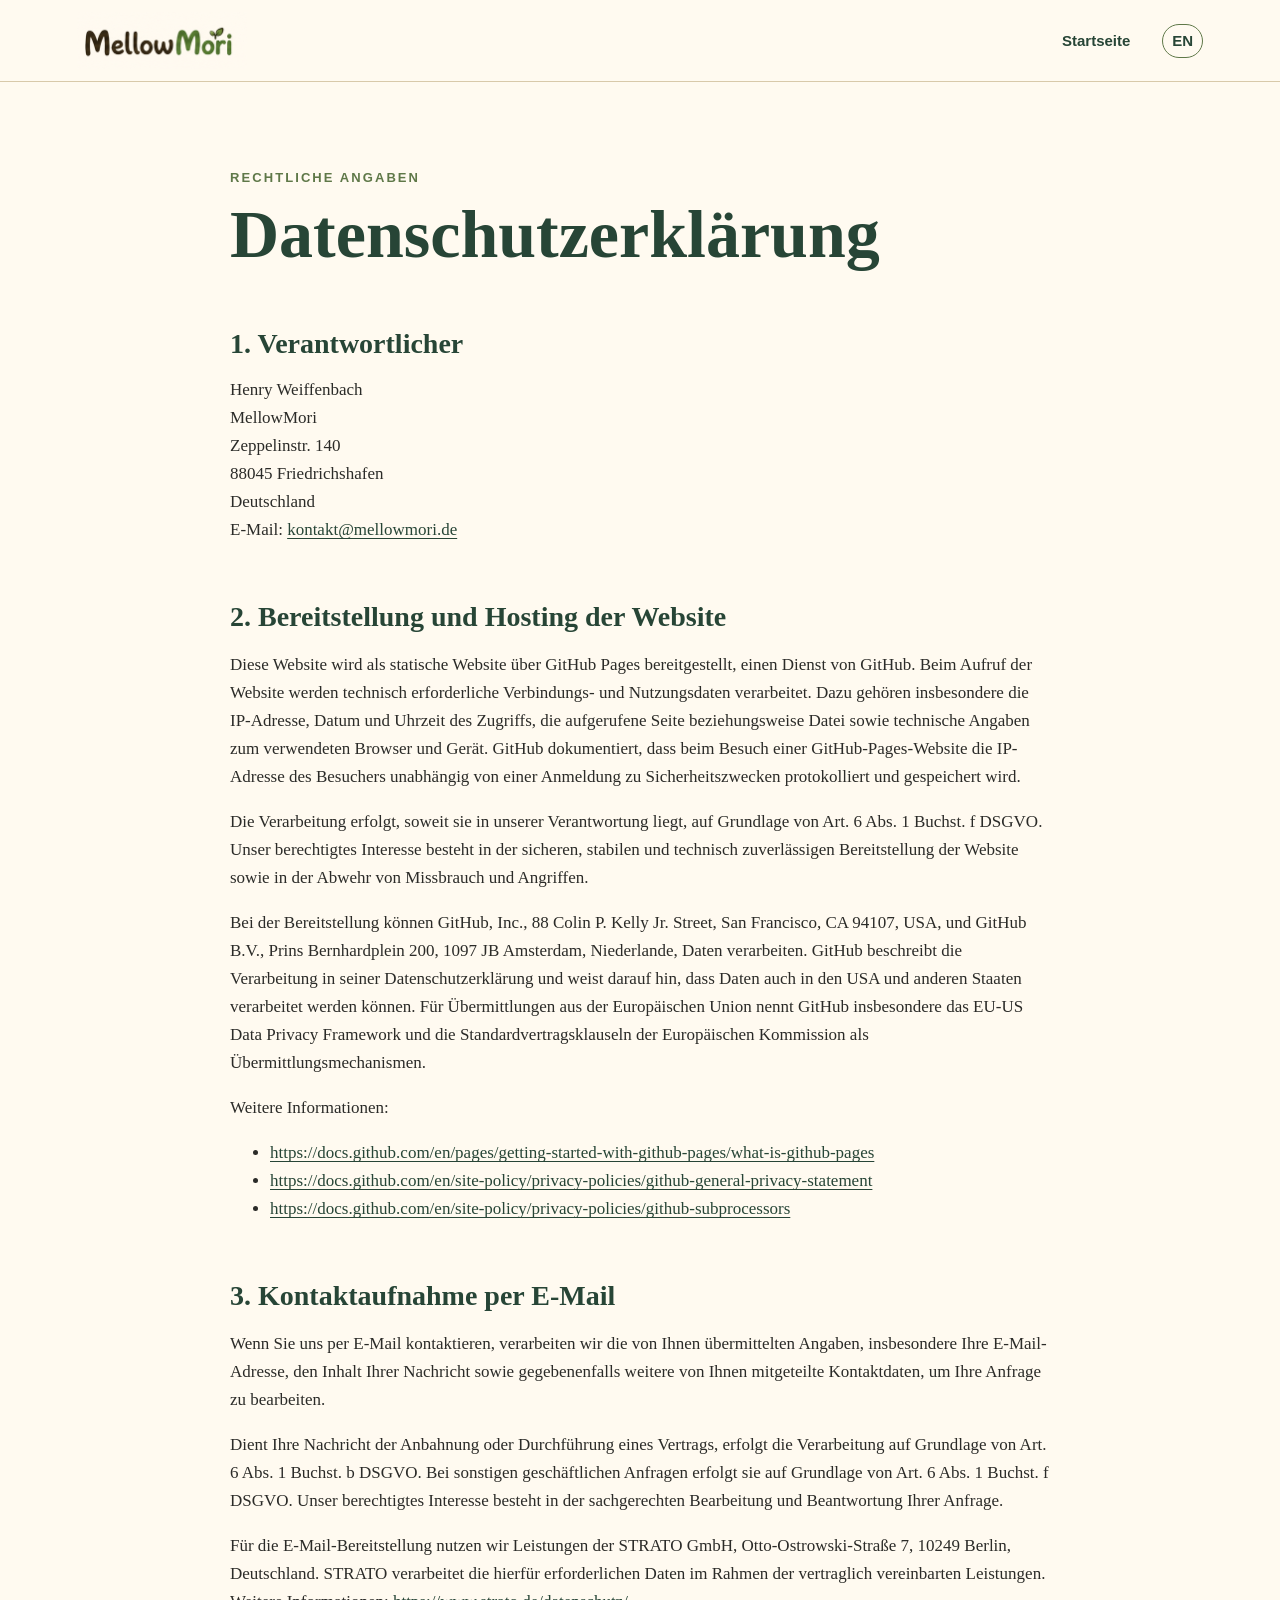
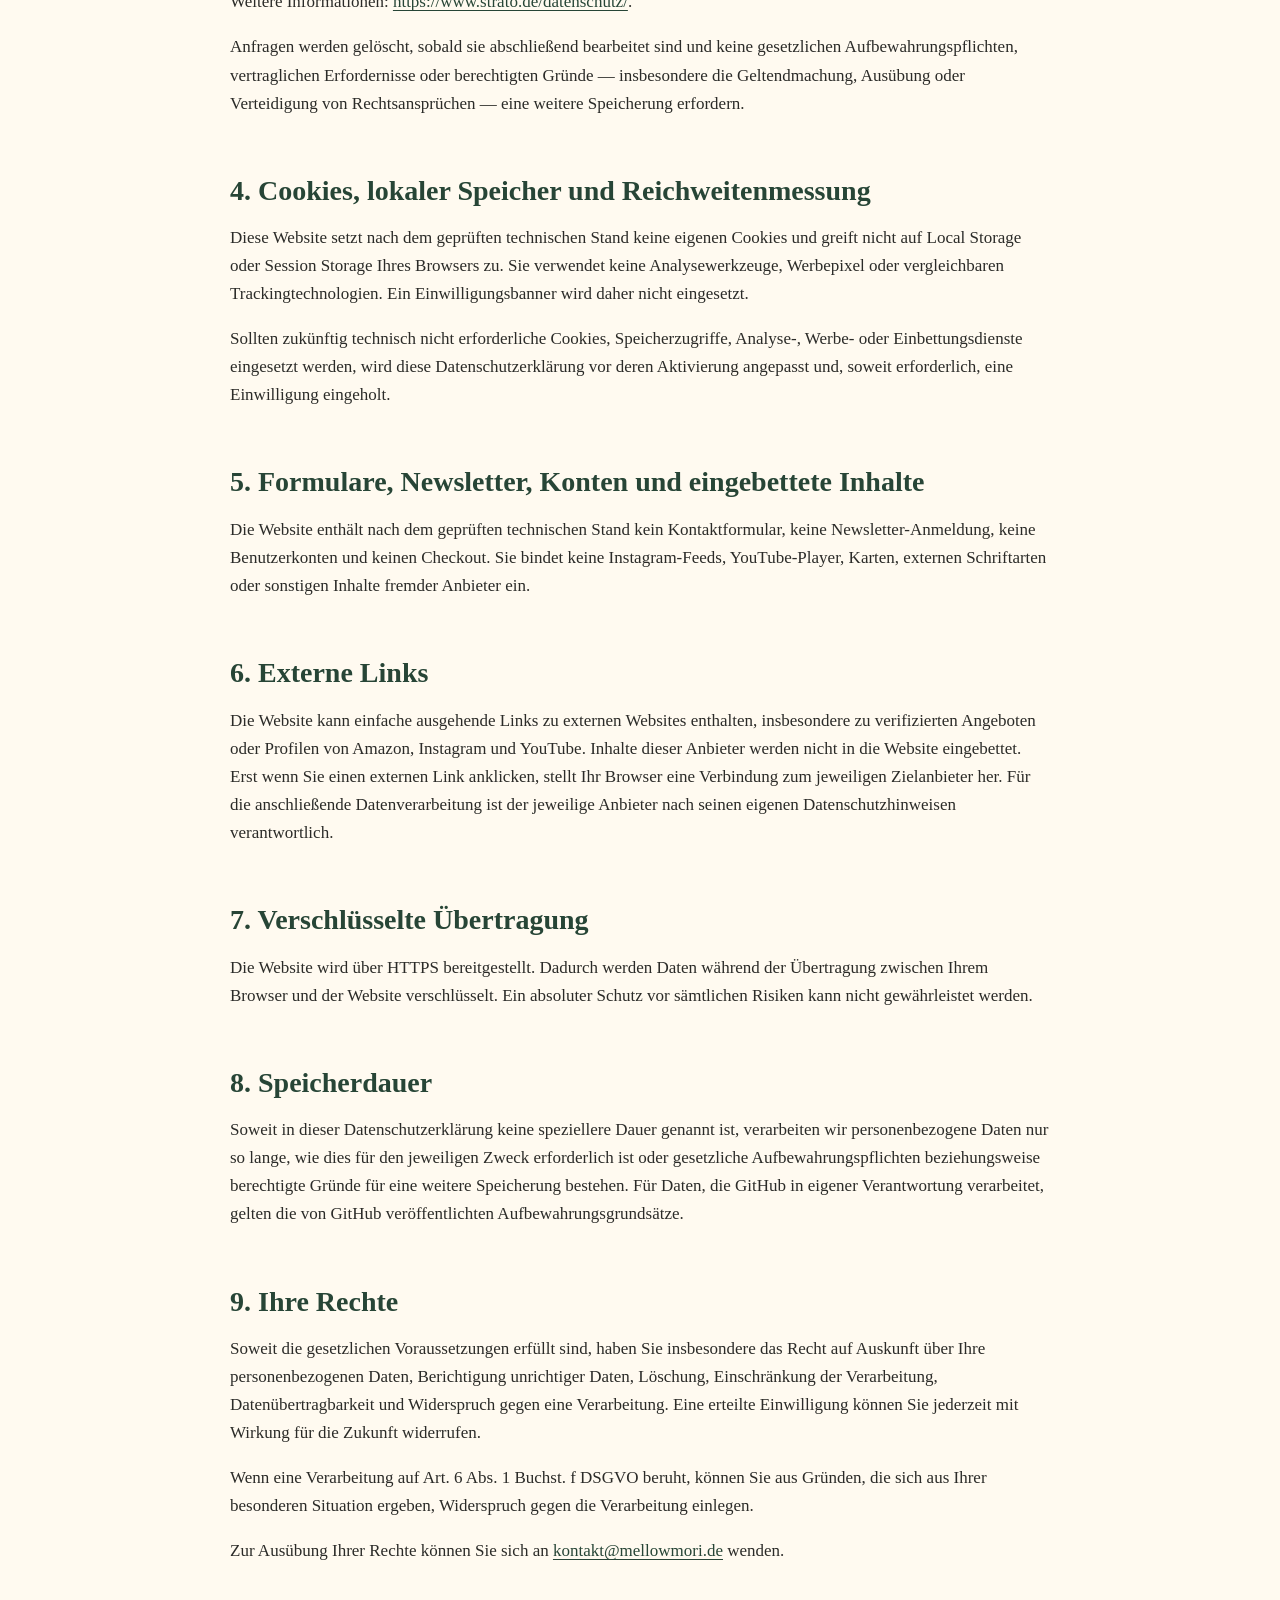
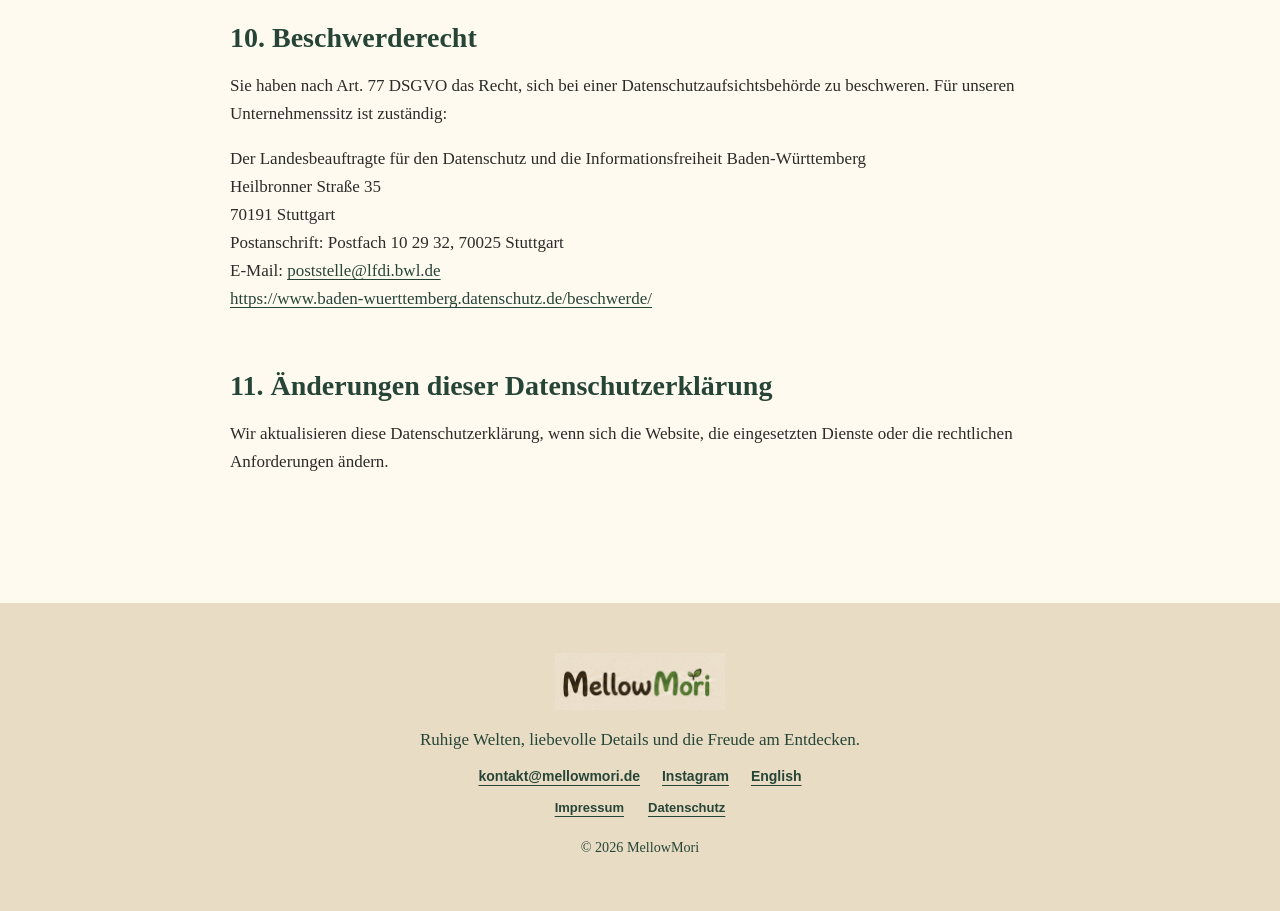
==== datenschutz/index.html @ ea2d38d3 "Prepare MellowMori website for deployment gate" ====
<!doctype html>
<html lang="de">
<head>
  <meta charset="utf-8"><meta name="viewport" content="width=device-width, initial-scale=1"><meta name="description" content="Datenschutzerklärung der MellowMori-Website."><meta name="theme-color" content="#274536">
  <meta property="og:type" content="website"><meta property="og:site_name" content="MellowMori"><meta property="og:title" content="Datenschutzerklärung – MellowMori"><meta property="og:description" content="Datenschutzerklärung der MellowMori-Website."><meta property="og:url" content="https://mellowmori.de/datenschutz/">
  <link rel="canonical" href="https://mellowmori.de/datenschutz/"><link rel="alternate" hreflang="de" href="https://mellowmori.de/datenschutz/"><link rel="alternate" hreflang="en" href="https://mellowmori.de/en/privacy/"><link rel="alternate" hreflang="x-default" href="https://mellowmori.de/datenschutz/">
  <link rel="icon" type="image/png" sizes="32x32" href="../assets/favicon-32x32.png"><title>Datenschutzerklärung – MellowMori</title><link rel="stylesheet" href="../styles.css">
</head>
<body class="legal-page">
  <a class="skip-link" href="#main">Zum Inhalt springen</a>
  <header class="site-header"><a class="brand" href="../" aria-label="Zur MellowMori Startseite"><img src="../assets/mellowmori-wordmark.png" width="342" height="115" alt="MellowMori"></a><nav aria-label="Seitennavigation"><a href="../">Startseite</a><a class="language" href="../en/privacy/" lang="en" hreflang="en">EN</a></nav></header>
  <main id="main" class="legal-shell" data-legal-source-sha256="7C22A583EE2B0088DE680BB7D9CF65D6BFCE972D4E7DE40D058420C6BDFB186A">
    <p class="eyebrow">Rechtliche Angaben</p><h1>Datenschutzerklärung</h1>
    <h2>1. Verantwortlicher</h2><address>Henry Weiffenbach<br>MellowMori<br>Zeppelinstr. 140<br>88045 Friedrichshafen<br>Deutschland<br>E-Mail: <a href="mailto:kontakt@mellowmori.de">kontakt@mellowmori.de</a></address>
    <h2>2. Bereitstellung und Hosting der Website</h2>
    <p>Diese Website wird als statische Website über GitHub Pages bereitgestellt, einen Dienst von GitHub. Beim Aufruf der Website werden technisch erforderliche Verbindungs- und Nutzungsdaten verarbeitet. Dazu gehören insbesondere die IP-Adresse, Datum und Uhrzeit des Zugriffs, die aufgerufene Seite beziehungsweise Datei sowie technische Angaben zum verwendeten Browser und Gerät. GitHub dokumentiert, dass beim Besuch einer GitHub-Pages-Website die IP-Adresse des Besuchers unabhängig von einer Anmeldung zu Sicherheitszwecken protokolliert und gespeichert wird.</p>
    <p>Die Verarbeitung erfolgt, soweit sie in unserer Verantwortung liegt, auf Grundlage von Art. 6 Abs. 1 Buchst. f DSGVO. Unser berechtigtes Interesse besteht in der sicheren, stabilen und technisch zuverlässigen Bereitstellung der Website sowie in der Abwehr von Missbrauch und Angriffen.</p>
    <p>Bei der Bereitstellung können GitHub, Inc., 88 Colin P. Kelly Jr. Street, San Francisco, CA 94107, USA, und GitHub B.V., Prins Bernhardplein 200, 1097 JB Amsterdam, Niederlande, Daten verarbeiten. GitHub beschreibt die Verarbeitung in seiner Datenschutzerklärung und weist darauf hin, dass Daten auch in den USA und anderen Staaten verarbeitet werden können. Für Übermittlungen aus der Europäischen Union nennt GitHub insbesondere das EU-US Data Privacy Framework und die Standardvertragsklauseln der Europäischen Kommission als Übermittlungsmechanismen.</p>
    <p>Weitere Informationen:</p><ul><li><a href="https://docs.github.com/en/pages/getting-started-with-github-pages/what-is-github-pages">https://docs.github.com/en/pages/getting-started-with-github-pages/what-is-github-pages</a></li><li><a href="https://docs.github.com/en/site-policy/privacy-policies/github-general-privacy-statement">https://docs.github.com/en/site-policy/privacy-policies/github-general-privacy-statement</a></li><li><a href="https://docs.github.com/en/site-policy/privacy-policies/github-subprocessors">https://docs.github.com/en/site-policy/privacy-policies/github-subprocessors</a></li></ul>
    <h2>3. Kontaktaufnahme per E-Mail</h2>
    <p>Wenn Sie uns per E-Mail kontaktieren, verarbeiten wir die von Ihnen übermittelten Angaben, insbesondere Ihre E-Mail-Adresse, den Inhalt Ihrer Nachricht sowie gegebenenfalls weitere von Ihnen mitgeteilte Kontaktdaten, um Ihre Anfrage zu bearbeiten.</p>
    <p>Dient Ihre Nachricht der Anbahnung oder Durchführung eines Vertrags, erfolgt die Verarbeitung auf Grundlage von Art. 6 Abs. 1 Buchst. b DSGVO. Bei sonstigen geschäftlichen Anfragen erfolgt sie auf Grundlage von Art. 6 Abs. 1 Buchst. f DSGVO. Unser berechtigtes Interesse besteht in der sachgerechten Bearbeitung und Beantwortung Ihrer Anfrage.</p>
    <p>Für die E-Mail-Bereitstellung nutzen wir Leistungen der STRATO GmbH, Otto-Ostrowski-Straße 7, 10249 Berlin, Deutschland. STRATO verarbeitet die hierfür erforderlichen Daten im Rahmen der vertraglich vereinbarten Leistungen. Weitere Informationen: <a href="https://www.strato.de/datenschutz/">https://www.strato.de/datenschutz/</a>.</p>
    <p>Anfragen werden gelöscht, sobald sie abschließend bearbeitet sind und keine gesetzlichen Aufbewahrungspflichten, vertraglichen Erfordernisse oder berechtigten Gründe — insbesondere die Geltendmachung, Ausübung oder Verteidigung von Rechtsansprüchen — eine weitere Speicherung erfordern.</p>
    <h2>4. Cookies, lokaler Speicher und Reichweitenmessung</h2><p>Diese Website setzt nach dem geprüften technischen Stand keine eigenen Cookies und greift nicht auf Local Storage oder Session Storage Ihres Browsers zu. Sie verwendet keine Analysewerkzeuge, Werbepixel oder vergleichbaren Trackingtechnologien. Ein Einwilligungsbanner wird daher nicht eingesetzt.</p><p>Sollten zukünftig technisch nicht erforderliche Cookies, Speicherzugriffe, Analyse-, Werbe- oder Einbettungsdienste eingesetzt werden, wird diese Datenschutzerklärung vor deren Aktivierung angepasst und, soweit erforderlich, eine Einwilligung eingeholt.</p>
    <h2>5. Formulare, Newsletter, Konten und eingebettete Inhalte</h2><p>Die Website enthält nach dem geprüften technischen Stand kein Kontaktformular, keine Newsletter-Anmeldung, keine Benutzerkonten und keinen Checkout. Sie bindet keine Instagram-Feeds, YouTube-Player, Karten, externen Schriftarten oder sonstigen Inhalte fremder Anbieter ein.</p>
    <h2>6. Externe Links</h2><p>Die Website kann einfache ausgehende Links zu externen Websites enthalten, insbesondere zu verifizierten Angeboten oder Profilen von Amazon, Instagram und YouTube. Inhalte dieser Anbieter werden nicht in die Website eingebettet. Erst wenn Sie einen externen Link anklicken, stellt Ihr Browser eine Verbindung zum jeweiligen Zielanbieter her. Für die anschließende Datenverarbeitung ist der jeweilige Anbieter nach seinen eigenen Datenschutzhinweisen verantwortlich.</p>
    <h2>7. Verschlüsselte Übertragung</h2><p>Die Website wird über HTTPS bereitgestellt. Dadurch werden Daten während der Übertragung zwischen Ihrem Browser und der Website verschlüsselt. Ein absoluter Schutz vor sämtlichen Risiken kann nicht gewährleistet werden.</p>
    <h2>8. Speicherdauer</h2><p>Soweit in dieser Datenschutzerklärung keine speziellere Dauer genannt ist, verarbeiten wir personenbezogene Daten nur so lange, wie dies für den jeweiligen Zweck erforderlich ist oder gesetzliche Aufbewahrungspflichten beziehungsweise berechtigte Gründe für eine weitere Speicherung bestehen. Für Daten, die GitHub in eigener Verantwortung verarbeitet, gelten die von GitHub veröffentlichten Aufbewahrungsgrundsätze.</p>
    <h2>9. Ihre Rechte</h2><p>Soweit die gesetzlichen Voraussetzungen erfüllt sind, haben Sie insbesondere das Recht auf Auskunft über Ihre personenbezogenen Daten, Berichtigung unrichtiger Daten, Löschung, Einschränkung der Verarbeitung, Datenübertragbarkeit und Widerspruch gegen eine Verarbeitung. Eine erteilte Einwilligung können Sie jederzeit mit Wirkung für die Zukunft widerrufen.</p><p>Wenn eine Verarbeitung auf Art. 6 Abs. 1 Buchst. f DSGVO beruht, können Sie aus Gründen, die sich aus Ihrer besonderen Situation ergeben, Widerspruch gegen die Verarbeitung einlegen.</p><p>Zur Ausübung Ihrer Rechte können Sie sich an <a href="mailto:kontakt@mellowmori.de">kontakt@mellowmori.de</a> wenden.</p>
    <h2>10. Beschwerderecht</h2><p>Sie haben nach Art. 77 DSGVO das Recht, sich bei einer Datenschutzaufsichtsbehörde zu beschweren. Für unseren Unternehmenssitz ist zuständig:</p><address>Der Landesbeauftragte für den Datenschutz und die Informationsfreiheit Baden-Württemberg<br>Heilbronner Straße 35<br>70191 Stuttgart<br>Postanschrift: Postfach 10 29 32, 70025 Stuttgart<br>E-Mail: <a href="mailto:poststelle@lfdi.bwl.de">poststelle@lfdi.bwl.de</a><br><a href="https://www.baden-wuerttemberg.datenschutz.de/beschwerde/">https://www.baden-wuerttemberg.datenschutz.de/beschwerde/</a></address>
    <h2>11. Änderungen dieser Datenschutzerklärung</h2><p>Wir aktualisieren diese Datenschutzerklärung, wenn sich die Website, die eingesetzten Dienste oder die rechtlichen Anforderungen ändern.</p>
  </main>
  <footer><img src="../assets/mellowmori-wordmark.png" width="342" height="115" alt="MellowMori"><p>Ruhige Welten, liebevolle Details und die Freude am Entdecken.</p><p class="footer-links"><a href="mailto:kontakt@mellowmori.de">kontakt@mellowmori.de</a><a href="https://www.instagram.com/mellowmori.world/" rel="me">Instagram</a><a href="../en/privacy/" lang="en" hreflang="en">English</a></p><div class="legal-slots"><a href="../impressum/">Impressum</a><a aria-current="page" href="./">Datenschutz</a></div><small>&copy; 2026 MellowMori</small></footer>
</body></html>
---- styles.css ----
:root { --cream:#f3e8d2; --paper:#fffaf0; --forest:#274536; --moss:#5f7848; --gold:#d7ad55; --ink:#2b2b28; --line:#d8c9aa; }
* { box-sizing:border-box; }
html { scroll-behavior:smooth; }
body { margin:0; max-width:100vw; overflow-x:hidden; background:var(--paper); color:var(--ink); font:17px/1.65 Georgia,serif; }
img { max-width:100%; height:auto; display:block; }
a:focus-visible { outline:3px solid var(--gold); outline-offset:4px; }
.skip-link { position:fixed; top:8px; left:8px; z-index:20; padding:10px 14px; background:var(--forest); color:#fff; transform:translateY(-160%); }
.skip-link:focus { transform:none; }
.site-header { min-height:82px; padding:12px clamp(20px,6vw,90px); display:flex; align-items:center; justify-content:space-between; gap:28px; background:rgba(255,250,240,.96); border-bottom:1px solid var(--line); position:sticky; top:0; z-index:5; }
.brand { flex:0 0 auto; }
.brand img, footer img { width:170px; }
.site-header nav { display:flex; align-items:center; justify-content:flex-end; gap:clamp(14px,2.4vw,28px); flex-wrap:wrap; }
.site-header a { color:var(--forest); text-decoration:none; font:600 15px/1.2 Arial,sans-serif; }
.site-header nav>a:not(.language) { padding:11px 4px; }
.site-header nav a:hover { text-decoration:underline; text-underline-offset:5px; }
.site-header .language { padding:7px 9px; border:1px solid var(--moss); border-radius:999px; }
.hero { min-height:670px; padding:80px clamp(24px,8vw,130px); display:grid; grid-template-columns:1.2fr .8fr; align-items:center; gap:60px; background:radial-gradient(circle at 75% 30%,#fff9e9 0,transparent 35%),linear-gradient(145deg,var(--cream),#fbf4e5); }
.hero-copy { max-width:800px; }
.hero h1 { margin:.15em 0 .35em; color:var(--forest); font-size:clamp(48px,6vw,84px); line-height:1.02; letter-spacing:-.035em; }
.hero-copy>p:not(.eyebrow) { max-width:650px; font-size:20px; }
.hero-art { justify-self:center; display:grid; place-items:center; width:min(100%,340px); aspect-ratio:4/5; padding:30px; border:1px solid var(--line); border-radius:50% 48% 52% 46%; background:#fff9e9; box-shadow:0 24px 70px rgba(39,69,54,.12); }
.hero-art img { width:min(100%,254px); margin:auto; }
.eyebrow, .edition { margin:0; color:var(--moss); font:700 13px/1.2 Arial,sans-serif; letter-spacing:.16em; text-transform:uppercase; }
.button, .unavailable, .secondary-link { display:inline-block; margin-top:18px; padding:14px 22px; border-radius:999px; font:700 14px/1.2 Arial,sans-serif; }
.button { background:var(--forest); color:#fff; text-decoration:none; }
.button:hover { background:#1d362a; }
.nature, .coming-soon, .about, .product-lines, .social { padding:88px clamp(24px,12vw,190px); text-align:center; }
.nature h2, .coming-soon h2, .about h2, .product-lines>h2, .section-heading h2, .social h2 { margin:.25em 0; color:var(--forest); font-size:clamp(34px,4vw,56px); line-height:1.1; }
.nature p:last-child, .coming-soon p:last-child, .about p { max-width:800px; margin:20px auto; }
.books { padding:70px clamp(24px,8vw,130px) 100px; display:grid; grid-template-columns:repeat(2,minmax(0,1fr)); gap:34px; background:var(--cream); }
.section-heading { grid-column:1/-1; max-width:820px; margin:0 auto 18px; text-align:center; }
.books>* { min-width:0; }
.section-heading>p:last-child { margin:16px auto 0; }
.book-card { display:grid; grid-template-columns:minmax(160px,42%) 1fr; gap:30px; align-items:center; padding:28px; background:var(--paper); border:1px solid var(--line); border-radius:22px; box-shadow:0 16px 45px rgba(39,69,54,.08); }
.book-card>img { box-shadow:0 10px 24px rgba(43,43,40,.18); }
.book-card h3 { margin:.35em 0; color:var(--forest); font-size:32px; line-height:1.05; }
.book-details { grid-column:1/-1; display:grid; grid-template-columns:minmax(240px,.7fr) minmax(0,1.3fr); gap:40px; align-items:center; margin-top:16px; padding:34px; border-radius:22px; background:#fffdf7; border:1px solid var(--line); }
.book-details h3 { margin:.35em 0; color:var(--forest); font-size:30px; line-height:1.15; }
.book-details ul { padding-left:1.2em; }
.preview-grid { display:grid; grid-template-columns:repeat(3,minmax(0,1fr)); gap:14px; }
.preview-grid img { width:100%; border-radius:14px; box-shadow:0 8px 22px rgba(43,43,40,.14); }
.unavailable { background:#e6dfd0; color:#4e514b; }
.secondary-link { border:2px solid var(--forest); color:var(--forest); text-decoration:none; }
.secondary-link:hover { background:var(--forest); color:#fff; }
.product-lines { background:#fffdf7; }
.line-grid, .social-grid { display:grid; grid-template-columns:repeat(2,minmax(0,1fr)); gap:28px; max-width:1100px; margin:42px auto 0; text-align:left; }
.line-card { display:flex; flex-direction:column; padding:34px; border:1px solid var(--line); border-radius:22px; background:var(--paper); box-shadow:0 12px 35px rgba(39,69,54,.07); }
.line-card .secondary-link, .line-card .unavailable { align-self:flex-start; margin-top:auto; }
.line-card h3, .social-grid h3 { margin:.4em 0; color:var(--forest); font-size:28px; line-height:1.15; }
.coming-soon { background:var(--forest); color:#f8f0df; }
.coming-soon h2, .coming-soon .eyebrow { color:#fff2c4; }
.coming-soon>p:last-child { max-width:760px; margin:18px auto 0; }
.status-pill { display:inline-block; margin:22px 0 6px; padding:8px 13px; border:1px solid rgba(255,242,196,.45); border-radius:999px; color:#fff2c4; font:700 12px/1 Arial,sans-serif; letter-spacing:.12em; text-transform:uppercase; }
.social { background:#fffdf7; }
.social>p:not(.eyebrow) { max-width:760px; margin:18px auto; }
.social-grid article, .social-card { padding:28px; border:1px solid var(--line); border-radius:18px; background:var(--paper); }
.social-card { color:var(--ink); text-decoration:none; transition:transform .18s ease,box-shadow .18s ease; }
.social-card:hover { transform:translateY(-2px); box-shadow:0 12px 30px rgba(39,69,54,.1); }
.social-icon { width:30px; height:30px; fill:none; stroke:var(--forest); stroke-width:1.8; }
.about { background:#fffaf0; }
footer { padding:50px 24px; text-align:center; background:#e8dcc5; color:var(--forest); }
footer img { margin:0 auto 16px; }
footer p { margin:0 0 14px; }
.footer-language, .footer-links a { color:var(--forest); font:700 14px/1.2 Arial,sans-serif; text-underline-offset:4px; }
.footer-links { display:flex; justify-content:center; flex-wrap:wrap; gap:10px 22px; }
.legal-slots { display:flex; justify-content:center; flex-wrap:wrap; gap:10px 24px; margin:0 0 16px; font:600 13px/1.4 Arial,sans-serif; color:#5e665f; }
.legal-slots a { color:var(--forest); text-underline-offset:4px; }
.legal-shell { width:min(820px,calc(100% - 48px)); min-height:62vh; margin:0 auto; padding:88px 0 110px; }
.legal-shell h1 { margin:.2em 0 .6em; color:var(--forest); font-size:clamp(42px,6vw,68px); line-height:1.05; }
.legal-shell h2 { margin:2em 0 .55em; color:var(--forest); font-size:28px; line-height:1.2; }
.legal-shell h1, .legal-shell h2 { overflow-wrap:anywhere; }
.legal-shell h3 { margin:1.7em 0 .4em; color:var(--forest); font-size:21px; line-height:1.25; }
.legal-shell address { font-style:normal; }
.legal-shell a { overflow-wrap:anywhere; color:var(--forest); text-underline-offset:3px; }
.legal-note { padding:18px 20px; border-left:4px solid var(--gold); background:#fff7df; }
.human-input { margin:34px 0; padding:24px 26px; border:2px solid var(--gold); border-radius:18px; background:#fff7df; }
.human-input strong { color:var(--forest); font:800 13px/1.2 Arial,sans-serif; letter-spacing:.1em; }
.human-input p { margin:10px 0 0; }
@media(max-width:820px) {
  .site-header { align-items:flex-start; }
  .site-header nav { max-width:330px; }
  .hero { grid-template-columns:1fr; text-align:center; padding-top:55px; }
  .hero-copy>p:not(.eyebrow) { margin-left:auto; margin-right:auto; }
  .hero-art { width:min(100%,260px); padding:24px; }
  .books { grid-template-columns:1fr; }
  .line-grid, .social-grid { grid-template-columns:1fr; }
  .book-card { grid-template-columns:150px 1fr; }
  .book-details { grid-template-columns:1fr; }
}
@media(max-width:560px) {
  .site-header { position:static; display:block; width:100%; padding-left:12px; padding-right:12px; text-align:center; }
  .brand img { margin:0 auto; }
  .site-header nav { width:100%; justify-content:center; max-width:none; margin-top:12px; gap:10px 12px; }
  .site-header a { font-size:14px; }
  .hero { min-height:auto; width:100%; padding-left:20px; padding-right:20px; overflow:hidden; }
  .hero-copy { min-width:0; width:100%; }
  .hero h1 { font-size:32px; overflow-wrap:anywhere; }
  .hero-copy p { overflow-wrap:anywhere; }
  .book-card { grid-template-columns:1fr; text-align:center; }
  .book-card>img { width:190px; margin:auto; }
  .book-details { padding:24px; text-align:left; }
  .preview-grid { gap:8px; }
  .legal-shell { width:min(100% - 40px,820px); padding:60px 0 80px; }
}
@media(prefers-reduced-motion:reduce) { html { scroll-behavior:auto; } }
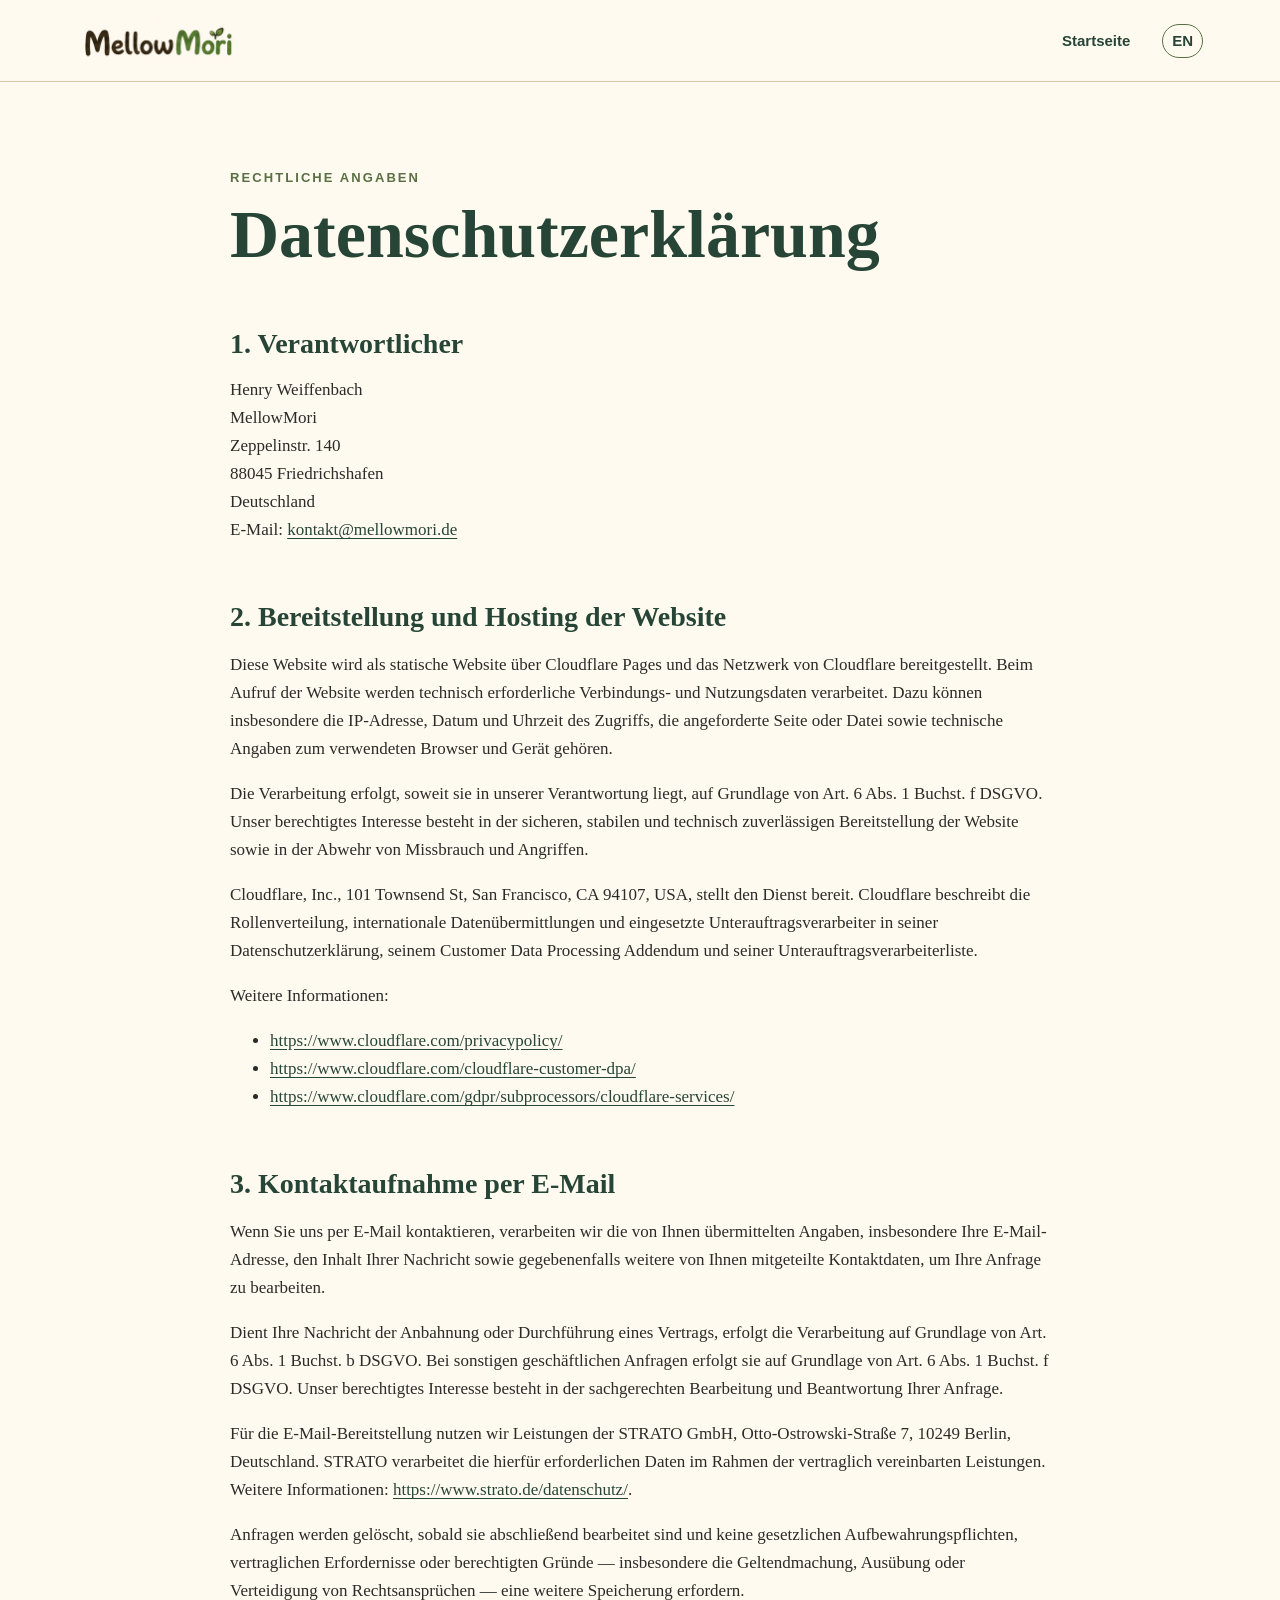
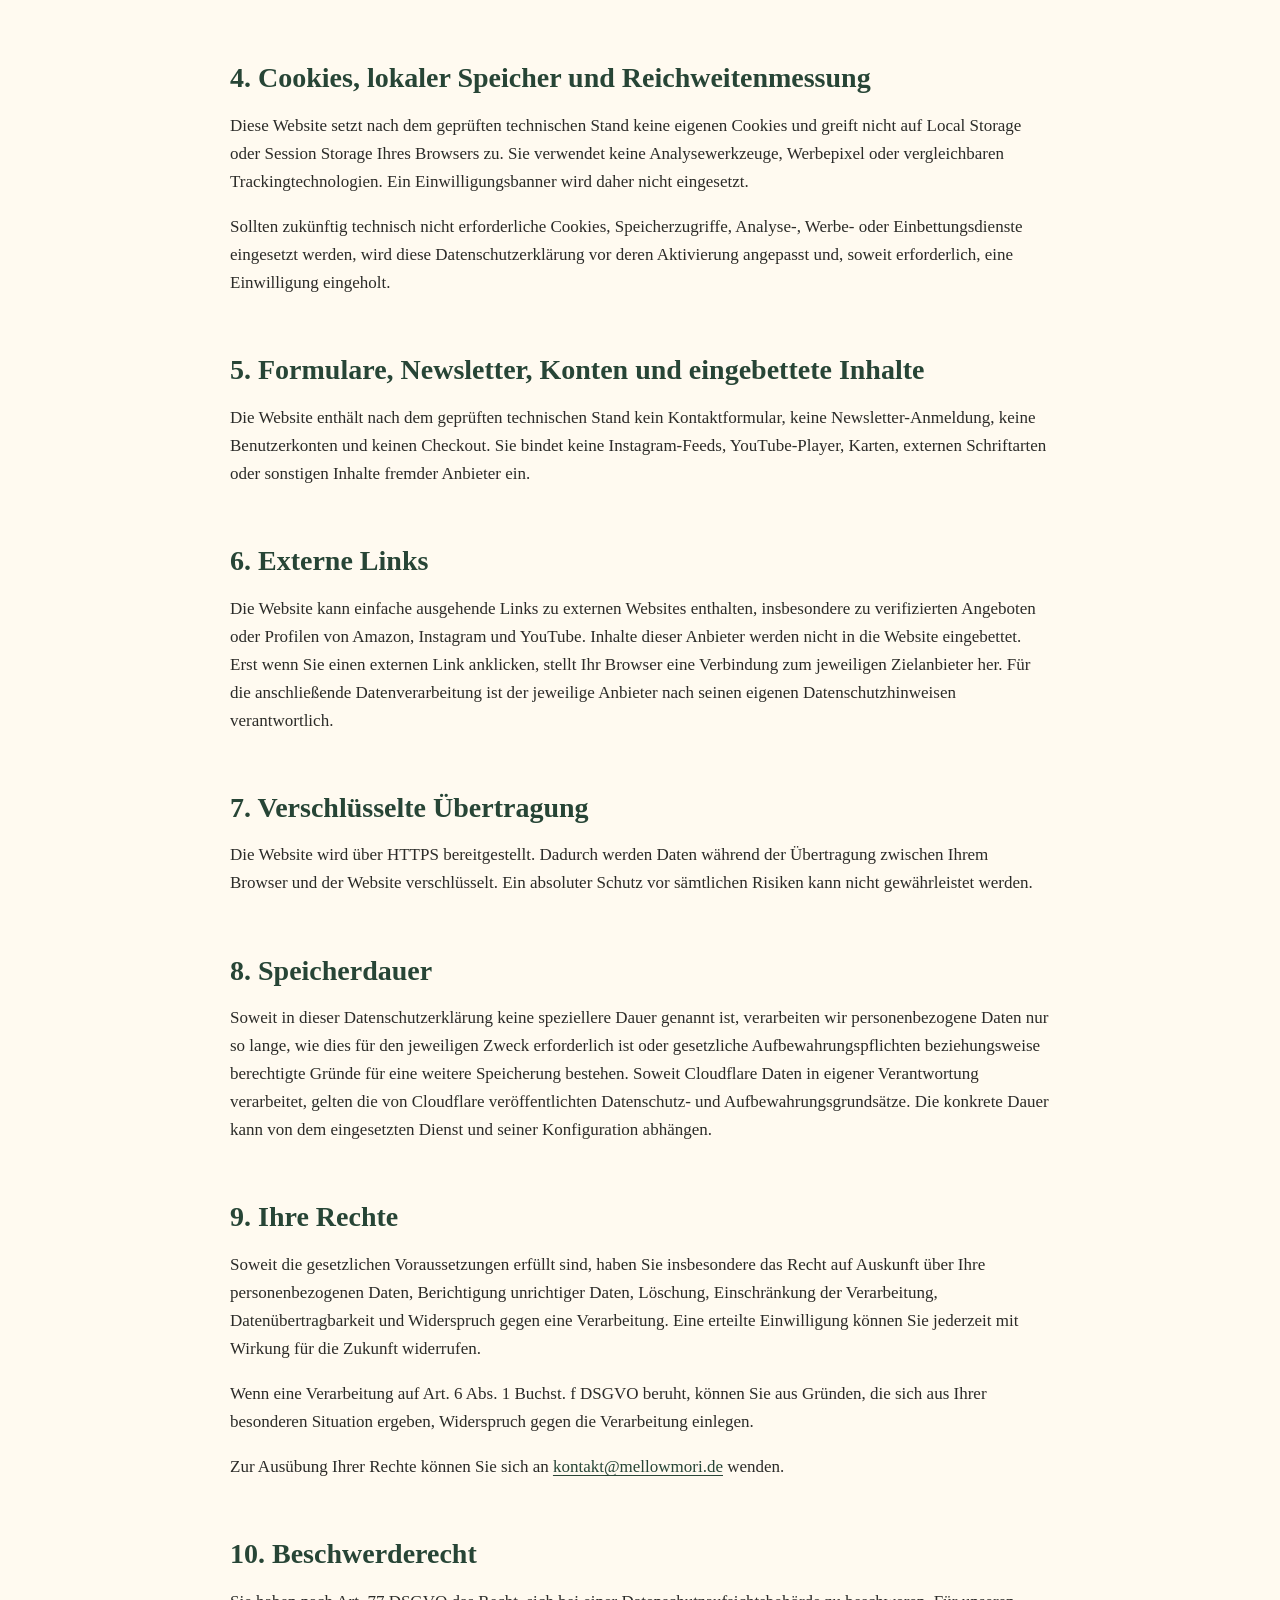
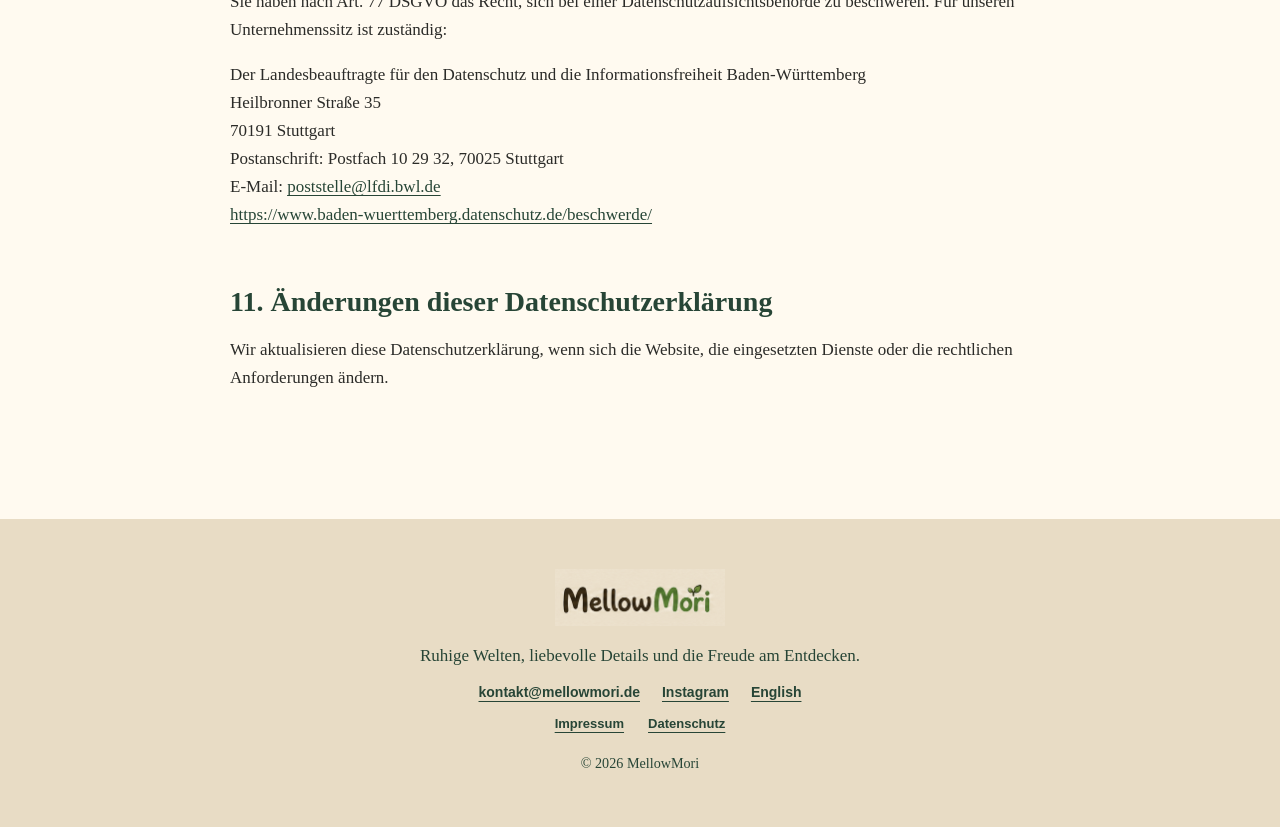
==== commit 3d737186: "Bind privacy notice to Cloudflare Pages provider" ====
--- a/datenschutz/index.html
+++ b/datenschutz/index.html
@@ -9,14 +9,14 @@
 <body class="legal-page">
   <a class="skip-link" href="#main">Zum Inhalt springen</a>
   <header class="site-header"><a class="brand" href="../" aria-label="Zur MellowMori Startseite"><img src="../assets/mellowmori-wordmark.png" width="342" height="115" alt="MellowMori"></a><nav aria-label="Seitennavigation"><a href="../">Startseite</a><a class="language" href="../en/privacy/" lang="en" hreflang="en">EN</a></nav></header>
-  <main id="main" class="legal-shell" data-legal-source-sha256="7C22A583EE2B0088DE680BB7D9CF65D6BFCE972D4E7DE40D058420C6BDFB186A">
+  <main id="main" class="legal-shell" data-legal-source-sha256="7B74824B54502DCA06ADF2A5A07B98BCD58FA8569FEF0E023DF7BE8F15B630D1">
     <p class="eyebrow">Rechtliche Angaben</p><h1>Datenschutzerklärung</h1>
     <h2>1. Verantwortlicher</h2><address>Henry Weiffenbach<br>MellowMori<br>Zeppelinstr. 140<br>88045 Friedrichshafen<br>Deutschland<br>E-Mail: <a href="mailto:kontakt@mellowmori.de">kontakt@mellowmori.de</a></address>
     <h2>2. Bereitstellung und Hosting der Website</h2>
-    <p>Diese Website wird als statische Website über GitHub Pages bereitgestellt, einen Dienst von GitHub. Beim Aufruf der Website werden technisch erforderliche Verbindungs- und Nutzungsdaten verarbeitet. Dazu gehören insbesondere die IP-Adresse, Datum und Uhrzeit des Zugriffs, die aufgerufene Seite beziehungsweise Datei sowie technische Angaben zum verwendeten Browser und Gerät. GitHub dokumentiert, dass beim Besuch einer GitHub-Pages-Website die IP-Adresse des Besuchers unabhängig von einer Anmeldung zu Sicherheitszwecken protokolliert und gespeichert wird.</p>
+    <p>Diese Website wird als statische Website über Cloudflare Pages und das Netzwerk von Cloudflare bereitgestellt. Beim Aufruf der Website werden technisch erforderliche Verbindungs- und Nutzungsdaten verarbeitet. Dazu können insbesondere die IP-Adresse, Datum und Uhrzeit des Zugriffs, die angeforderte Seite oder Datei sowie technische Angaben zum verwendeten Browser und Gerät gehören.</p>
     <p>Die Verarbeitung erfolgt, soweit sie in unserer Verantwortung liegt, auf Grundlage von Art. 6 Abs. 1 Buchst. f DSGVO. Unser berechtigtes Interesse besteht in der sicheren, stabilen und technisch zuverlässigen Bereitstellung der Website sowie in der Abwehr von Missbrauch und Angriffen.</p>
-    <p>Bei der Bereitstellung können GitHub, Inc., 88 Colin P. Kelly Jr. Street, San Francisco, CA 94107, USA, und GitHub B.V., Prins Bernhardplein 200, 1097 JB Amsterdam, Niederlande, Daten verarbeiten. GitHub beschreibt die Verarbeitung in seiner Datenschutzerklärung und weist darauf hin, dass Daten auch in den USA und anderen Staaten verarbeitet werden können. Für Übermittlungen aus der Europäischen Union nennt GitHub insbesondere das EU-US Data Privacy Framework und die Standardvertragsklauseln der Europäischen Kommission als Übermittlungsmechanismen.</p>
-    <p>Weitere Informationen:</p><ul><li><a href="https://docs.github.com/en/pages/getting-started-with-github-pages/what-is-github-pages">https://docs.github.com/en/pages/getting-started-with-github-pages/what-is-github-pages</a></li><li><a href="https://docs.github.com/en/site-policy/privacy-policies/github-general-privacy-statement">https://docs.github.com/en/site-policy/privacy-policies/github-general-privacy-statement</a></li><li><a href="https://docs.github.com/en/site-policy/privacy-policies/github-subprocessors">https://docs.github.com/en/site-policy/privacy-policies/github-subprocessors</a></li></ul>
+    <p>Cloudflare, Inc., 101 Townsend St, San Francisco, CA 94107, USA, stellt den Dienst bereit. Cloudflare beschreibt die Rollenverteilung, internationale Datenübermittlungen und eingesetzte Unterauftragsverarbeiter in seiner Datenschutzerklärung, seinem Customer Data Processing Addendum und seiner Unterauftragsverarbeiterliste.</p>
+    <p>Weitere Informationen:</p><ul><li><a href="https://www.cloudflare.com/privacypolicy/">https://www.cloudflare.com/privacypolicy/</a></li><li><a href="https://www.cloudflare.com/cloudflare-customer-dpa/">https://www.cloudflare.com/cloudflare-customer-dpa/</a></li><li><a href="https://www.cloudflare.com/gdpr/subprocessors/cloudflare-services/">https://www.cloudflare.com/gdpr/subprocessors/cloudflare-services/</a></li></ul>
     <h2>3. Kontaktaufnahme per E-Mail</h2>
     <p>Wenn Sie uns per E-Mail kontaktieren, verarbeiten wir die von Ihnen übermittelten Angaben, insbesondere Ihre E-Mail-Adresse, den Inhalt Ihrer Nachricht sowie gegebenenfalls weitere von Ihnen mitgeteilte Kontaktdaten, um Ihre Anfrage zu bearbeiten.</p>
     <p>Dient Ihre Nachricht der Anbahnung oder Durchführung eines Vertrags, erfolgt die Verarbeitung auf Grundlage von Art. 6 Abs. 1 Buchst. b DSGVO. Bei sonstigen geschäftlichen Anfragen erfolgt sie auf Grundlage von Art. 6 Abs. 1 Buchst. f DSGVO. Unser berechtigtes Interesse besteht in der sachgerechten Bearbeitung und Beantwortung Ihrer Anfrage.</p>
@@ -26,7 +26,7 @@
     <h2>5. Formulare, Newsletter, Konten und eingebettete Inhalte</h2><p>Die Website enthält nach dem geprüften technischen Stand kein Kontaktformular, keine Newsletter-Anmeldung, keine Benutzerkonten und keinen Checkout. Sie bindet keine Instagram-Feeds, YouTube-Player, Karten, externen Schriftarten oder sonstigen Inhalte fremder Anbieter ein.</p>
     <h2>6. Externe Links</h2><p>Die Website kann einfache ausgehende Links zu externen Websites enthalten, insbesondere zu verifizierten Angeboten oder Profilen von Amazon, Instagram und YouTube. Inhalte dieser Anbieter werden nicht in die Website eingebettet. Erst wenn Sie einen externen Link anklicken, stellt Ihr Browser eine Verbindung zum jeweiligen Zielanbieter her. Für die anschließende Datenverarbeitung ist der jeweilige Anbieter nach seinen eigenen Datenschutzhinweisen verantwortlich.</p>
     <h2>7. Verschlüsselte Übertragung</h2><p>Die Website wird über HTTPS bereitgestellt. Dadurch werden Daten während der Übertragung zwischen Ihrem Browser und der Website verschlüsselt. Ein absoluter Schutz vor sämtlichen Risiken kann nicht gewährleistet werden.</p>
-    <h2>8. Speicherdauer</h2><p>Soweit in dieser Datenschutzerklärung keine speziellere Dauer genannt ist, verarbeiten wir personenbezogene Daten nur so lange, wie dies für den jeweiligen Zweck erforderlich ist oder gesetzliche Aufbewahrungspflichten beziehungsweise berechtigte Gründe für eine weitere Speicherung bestehen. Für Daten, die GitHub in eigener Verantwortung verarbeitet, gelten die von GitHub veröffentlichten Aufbewahrungsgrundsätze.</p>
+    <h2>8. Speicherdauer</h2><p>Soweit in dieser Datenschutzerklärung keine speziellere Dauer genannt ist, verarbeiten wir personenbezogene Daten nur so lange, wie dies für den jeweiligen Zweck erforderlich ist oder gesetzliche Aufbewahrungspflichten beziehungsweise berechtigte Gründe für eine weitere Speicherung bestehen. Soweit Cloudflare Daten in eigener Verantwortung verarbeitet, gelten die von Cloudflare veröffentlichten Datenschutz- und Aufbewahrungsgrundsätze. Die konkrete Dauer kann von dem eingesetzten Dienst und seiner Konfiguration abhängen.</p>
     <h2>9. Ihre Rechte</h2><p>Soweit die gesetzlichen Voraussetzungen erfüllt sind, haben Sie insbesondere das Recht auf Auskunft über Ihre personenbezogenen Daten, Berichtigung unrichtiger Daten, Löschung, Einschränkung der Verarbeitung, Datenübertragbarkeit und Widerspruch gegen eine Verarbeitung. Eine erteilte Einwilligung können Sie jederzeit mit Wirkung für die Zukunft widerrufen.</p><p>Wenn eine Verarbeitung auf Art. 6 Abs. 1 Buchst. f DSGVO beruht, können Sie aus Gründen, die sich aus Ihrer besonderen Situation ergeben, Widerspruch gegen die Verarbeitung einlegen.</p><p>Zur Ausübung Ihrer Rechte können Sie sich an <a href="mailto:kontakt@mellowmori.de">kontakt@mellowmori.de</a> wenden.</p>
     <h2>10. Beschwerderecht</h2><p>Sie haben nach Art. 77 DSGVO das Recht, sich bei einer Datenschutzaufsichtsbehörde zu beschweren. Für unseren Unternehmenssitz ist zuständig:</p><address>Der Landesbeauftragte für den Datenschutz und die Informationsfreiheit Baden-Württemberg<br>Heilbronner Straße 35<br>70191 Stuttgart<br>Postanschrift: Postfach 10 29 32, 70025 Stuttgart<br>E-Mail: <a href="mailto:poststelle@lfdi.bwl.de">poststelle@lfdi.bwl.de</a><br><a href="https://www.baden-wuerttemberg.datenschutz.de/beschwerde/">https://www.baden-wuerttemberg.datenschutz.de/beschwerde/</a></address>
     <h2>11. Änderungen dieser Datenschutzerklärung</h2><p>Wir aktualisieren diese Datenschutzerklärung, wenn sich die Website, die eingesetzten Dienste oder die rechtlichen Anforderungen ändern.</p>
--- a/styles.css
+++ b/styles.css
@@ -1,11 +1,12 @@
-:root { --cream:#f3e8d2; --paper:#fffaf0; --forest:#274536; --moss:#5f7848; --gold:#d7ad55; --ink:#2b2b28; --line:#d8c9aa; }
+:root { --cream:#f3e8d2; --paper:#fffaf0; --forest:#274536; --moss:#597043; --gold:#d7ad55; --ink:#2b2b28; --line:#d8c9aa; }
 * { box-sizing:border-box; }
 html { scroll-behavior:smooth; }
+section[id] { scroll-margin-top:112px; }
 body { margin:0; max-width:100vw; overflow-x:hidden; background:var(--paper); color:var(--ink); font:17px/1.65 Georgia,serif; }
 img { max-width:100%; height:auto; display:block; }
 a:focus-visible { outline:3px solid var(--gold); outline-offset:4px; }
-.skip-link { position:fixed; top:8px; left:8px; z-index:20; padding:10px 14px; background:var(--forest); color:#fff; transform:translateY(-160%); }
-.skip-link:focus { transform:none; }
+.skip-link { position:fixed; top:8px; left:-9999px; z-index:20; padding:10px 14px; background:var(--forest); color:#fff; }
+.skip-link:focus { left:8px; }
 .site-header { min-height:82px; padding:12px clamp(20px,6vw,90px); display:flex; align-items:center; justify-content:space-between; gap:28px; background:rgba(255,250,240,.96); border-bottom:1px solid var(--line); position:sticky; top:0; z-index:5; }
 .brand { flex:0 0 auto; }
 .brand img, footer img { width:170px; }
@@ -27,29 +28,92 @@
 .nature, .coming-soon, .about, .product-lines, .social { padding:88px clamp(24px,12vw,190px); text-align:center; }
 .nature h2, .coming-soon h2, .about h2, .product-lines>h2, .section-heading h2, .social h2 { margin:.25em 0; color:var(--forest); font-size:clamp(34px,4vw,56px); line-height:1.1; }
 .nature p:last-child, .coming-soon p:last-child, .about p { max-width:800px; margin:20px auto; }
-.books { padding:70px clamp(24px,8vw,130px) 100px; display:grid; grid-template-columns:repeat(2,minmax(0,1fr)); gap:34px; background:var(--cream); }
-.section-heading { grid-column:1/-1; max-width:820px; margin:0 auto 18px; text-align:center; }
+.habitat-strip { display:flex; justify-content:center; flex-wrap:wrap; gap:10px; margin:30px auto 0; }
+.habitat-strip span { display:inline-flex; align-items:center; gap:10px; padding:9px 16px; border:1px solid var(--line); border-radius:999px; background:#fffdf7; color:var(--forest); font:700 12px/1 Arial,sans-serif; letter-spacing:.11em; text-transform:uppercase; }
+.habitat-strip span::before { content:""; width:9px; height:9px; border-radius:50%; background:var(--moss); box-shadow:inset 0 0 0 2px rgba(255,255,255,.45); }
+.habitat-strip span:nth-child(2)::before { background:#43839a; }
+.habitat-strip span:nth-child(3)::before { background:#c47d3c; }
+.books { padding:70px clamp(24px,8vw,130px) 100px; background:var(--cream); }
+.section-heading { max-width:900px; margin:0 auto 18px; text-align:center; }
 .books>* { min-width:0; }
 .section-heading>p:last-child { margin:16px auto 0; }
-.book-card { display:grid; grid-template-columns:minmax(160px,42%) 1fr; gap:30px; align-items:center; padding:28px; background:var(--paper); border:1px solid var(--line); border-radius:22px; box-shadow:0 16px 45px rgba(39,69,54,.08); }
-.book-card>img { box-shadow:0 10px 24px rgba(43,43,40,.18); }
-.book-card h3 { margin:.35em 0; color:var(--forest); font-size:32px; line-height:1.05; }
-.book-details { grid-column:1/-1; display:grid; grid-template-columns:minmax(240px,.7fr) minmax(0,1.3fr); gap:40px; align-items:center; margin-top:16px; padding:34px; border-radius:22px; background:#fffdf7; border:1px solid var(--line); }
+.collection-facts { display:flex; justify-content:center; flex-wrap:wrap; gap:8px 12px; margin:26px auto 0; padding:0; color:var(--forest); font:700 13px/1.35 Arial,sans-serif; list-style:none; }
+.collection-facts li { padding:9px 13px; border:1px solid #cbb893; border-radius:999px; background:rgba(255,253,247,.75); }
+.collection-grid { display:grid; grid-template-columns:repeat(3,minmax(0,1fr)); gap:24px; width:min(100%,1200px); margin:38px auto 0; }
+.collection-card { min-width:0; display:flex; flex-direction:column; padding:22px; background:var(--paper); border:1px solid var(--line); border-radius:22px; box-shadow:0 16px 45px rgba(39,69,54,.08); }
+.collection-card figure { margin:0 0 24px; }
+.collection-card figure img { width:100%; aspect-ratio:647/844; object-fit:cover; border-radius:10px; box-shadow:0 10px 24px rgba(43,43,40,.18); }
+.collection-card__copy { display:flex; flex:1; flex-direction:column; align-items:flex-start; }
+.collection-card h3 { min-height:2.1em; margin:.35em 0; color:var(--forest); font-size:clamp(26px,2.3vw,34px); line-height:1.05; overflow-wrap:anywhere; }
+.collection-card__copy>p:not(.edition) { margin:.25em 0; }
+.collection-card__summary { min-height:3.35em; }
+.availability { color:var(--forest); font:700 12px/1.2 Arial,sans-serif; letter-spacing:.11em; text-transform:uppercase; }
+.availability--soon { color:#8a5e37; }
+.collection-card__features { display:flex; flex-wrap:wrap; gap:5px 12px; margin:14px 0 0; padding:0; color:#4e514b; font:600 13px/1.35 Arial,sans-serif; list-style:none; }
+.collection-card__features li:not(:last-child)::after { content:"·"; margin-left:12px; color:#9b7650; }
+.collection-card .unavailable, .collection-card .status-pill { margin-top:auto; }
+.collection-card__cta { margin-top:auto; }
+.collection-card--preview h3 { margin-top:calc(.35em + 23px); }
+.collection-card__status { display:flex; align-items:center; gap:9px; margin:auto 0 0; padding-top:22px; color:#6d523d; font:700 13px/1.2 Arial,sans-serif; letter-spacing:.08em; text-transform:uppercase; }
+.collection-card__status span { width:8px; height:8px; border-radius:50%; background:#b87339; }
+.collection-card--coming-soon { border-style:dashed; border-color:#ba9a69; background:#fbf6ea; }
+.collection-card--preview figure img { box-shadow:0 10px 24px rgba(103,67,34,.18); }
+.collection-card__placeholder { position:relative; isolation:isolate; display:flex; aspect-ratio:647/844; flex-direction:column; align-items:center; justify-content:center; overflow:hidden; margin:0 0 24px; padding:38px 24px; border:1px solid #cabc9f; border-radius:10px; background:radial-gradient(circle at 78% 18%,rgba(215,173,85,.35) 0 8%,transparent 9%),linear-gradient(155deg,#fffaf0 8%,#e7ead9 56%,#d4dbc4 100%); color:var(--forest); text-align:center; box-shadow:0 10px 24px rgba(43,43,40,.12); }
+.collection-card__placeholder::before, .collection-card__placeholder::after { content:""; position:absolute; z-index:-1; width:145%; border:1px solid rgba(89,112,67,.22); border-radius:50%; }
+.collection-card__placeholder::before { height:54%; left:-74%; bottom:-10%; transform:rotate(12deg); }
+.collection-card__placeholder::after { height:44%; right:-78%; bottom:5%; transform:rotate(-10deg); }
+.placeholder-wordmark { width:min(72%,210px); margin:0 0 8px; }
+.placeholder-line { font:600 clamp(16px,1.6vw,20px)/1.1 Georgia,"Times New Roman",serif; letter-spacing:.22em; text-transform:uppercase; }
+.placeholder-message { max-width:230px; margin-top:34px; font:700 clamp(24px,2.2vw,32px)/1.12 Georgia,serif; }
+.collection-card--provisional { border-style:dashed; background:#fff8e9; }
+.collection-card .status-pill--light { border-color:#9b7650; background:#f0e1c3; color:#563c2e; }
+.candidate-note { width:min(100%,900px); margin:24px auto 0; padding:14px 18px; border-left:4px solid #9b6745; background:#fff6e5; color:#4f3d32; }
+.book-details { display:grid; grid-template-columns:minmax(240px,.7fr) minmax(0,1.3fr); gap:40px; align-items:center; width:min(100%,1200px); margin:34px auto 0; padding:34px; border-radius:22px; background:#fffdf7; border:1px solid var(--line); }
 .book-details h3 { margin:.35em 0; color:var(--forest); font-size:30px; line-height:1.15; }
+.book-details__inspiration { min-width:0; }
+.inspiration-note { max-width:440px; margin:.6em 0 1em; color:#4e514b; font-size:15px; }
 .book-details ul { padding-left:1.2em; }
 .preview-grid { display:grid; grid-template-columns:repeat(3,minmax(0,1fr)); gap:14px; }
 .preview-grid img { width:100%; border-radius:14px; box-shadow:0 8px 22px rgba(43,43,40,.14); }
+.inspiration-gallery { width:min(100%,1200px); margin:34px auto 0; padding:34px; border:1px solid var(--line); border-radius:22px; background:#fffdf7; }
+.inspiration-heading { max-width:780px; margin:0 auto 28px; text-align:center; }
+.inspiration-heading h3 { margin:.35em 0; color:var(--forest); font-size:clamp(30px,3.2vw,44px); line-height:1.1; }
+.inspiration-heading>p:last-child { margin:12px auto 0; color:#4e514b; }
+.inspiration-books { display:grid; gap:18px; }
+.inspiration-book { display:grid; grid-template-columns:minmax(260px,.52fr) minmax(0,1.48fr); gap:28px; align-items:center; padding:22px; border:1px solid #e3d6bd; border-radius:18px; background:var(--paper); }
+.inspiration-book__copy { min-width:0; }
+.inspiration-book h4 { margin:.28em 0 0; color:var(--forest); font-size:clamp(24px,2vw,30px); line-height:1.08; overflow-wrap:normal; }
+.inspiration-habitat { margin:0; color:var(--moss); font:700 12px/1.2 Arial,sans-serif; letter-spacing:.16em; text-transform:uppercase; }
+.inspiration-habitat--sea { color:#34748b; }
+.inspiration-habitat--desert { color:#9b6035; }
 .unavailable { background:#e6dfd0; color:#4e514b; }
 .secondary-link { border:2px solid var(--forest); color:var(--forest); text-decoration:none; }
 .secondary-link:hover { background:var(--forest); color:#fff; }
-.product-lines { background:#fffdf7; }
+.product-lines { min-width:0; background:#fffdf7; }
+.product-lines>h2 { max-width:100%; overflow-wrap:anywhere; }
 .line-grid, .social-grid { display:grid; grid-template-columns:repeat(2,minmax(0,1fr)); gap:28px; max-width:1100px; margin:42px auto 0; text-align:left; }
-.line-card { display:flex; flex-direction:column; padding:34px; border:1px solid var(--line); border-radius:22px; background:var(--paper); box-shadow:0 12px 35px rgba(39,69,54,.07); }
+.line-card { --line-card-art:none; position:relative; isolation:isolate; min-width:0; min-height:510px; overflow:hidden; border:1px solid var(--line); border-radius:22px; background:var(--paper); box-shadow:0 12px 35px rgba(39,69,54,.1); }
+.line-card::before, .line-card::after { content:""; position:absolute; inset:0; pointer-events:none; }
+.line-card::before { z-index:-2; background-image:var(--line-card-art); background-repeat:no-repeat; background-size:cover; background-position:63% center; }
+.line-card::after { z-index:-1; background:linear-gradient(90deg,rgba(255,250,240,.99) 0%,rgba(255,250,240,.96) 42%,rgba(255,250,240,.66) 66%,rgba(255,250,240,.1) 100%); }
+.line-card--nature { --line-card-art:url("assets/worlds/mellowmori-nature-card-background.webp"); }
+.line-card--little-worlds { --line-card-art:radial-gradient(circle at 78% 72%,rgba(190,139,95,.20) 0 12%,transparent 12.5%),radial-gradient(circle at 86% 26%,rgba(104,145,125,.18) 0 8%,transparent 8.5%),linear-gradient(145deg,#fffaf0 0%,#f3ead9 62%,#e9dbc5 100%); border-color:#d7c395; }
+.line-card--little-worlds::after { background:linear-gradient(90deg,rgba(255,250,240,.99) 0%,rgba(255,250,240,.94) 51%,rgba(255,247,226,.38) 78%,rgba(255,244,211,.04) 100%); }
+.line-card__content { min-height:510px; display:flex; flex-direction:column; align-items:flex-start; width:min(64%,430px); padding:38px 34px; }
+.line-card__wordmark { display:block; width:clamp(168px,18vw,218px); height:auto; margin:0 0 2px; object-fit:contain; object-position:left center; }
 .line-card .secondary-link, .line-card .unavailable { align-self:flex-start; margin-top:auto; }
 .line-card h3, .social-grid h3 { margin:.4em 0; color:var(--forest); font-size:28px; line-height:1.15; }
+.line-card--nature h3 { font-family:Georgia,serif; font-size:clamp(30px,3vw,40px); letter-spacing:-.02em; }
+.line-name { color:var(--forest); }
+.line-name--nature { margin:-2px 0 5px; font:600 clamp(17px,1.7vw,21px)/1.1 Georgia,"Times New Roman",serif; letter-spacing:.22em; text-transform:uppercase; }
+.line-name--little-worlds { margin:-2px 0 5px; font:700 clamp(17px,1.7vw,21px)/1.1 "Trebuchet MS","Avenir Next Rounded","Arial Rounded MT Bold",Arial,sans-serif; letter-spacing:.015em; }
+.line-card--little-worlds h3 { margin:.55em 0 .4em; font:700 clamp(25px,2.3vw,32px)/1.12 "Trebuchet MS","Avenir Next Rounded","Arial Rounded MT Bold",Arial,sans-serif; letter-spacing:-.02em; }
 .coming-soon { background:var(--forest); color:#f8f0df; }
 .coming-soon h2, .coming-soon .eyebrow { color:#fff2c4; }
-.coming-soon>p:last-child { max-width:760px; margin:18px auto 0; }
+.coming-soon-layout { width:min(100%,980px); margin:0 auto; display:grid; grid-template-columns:minmax(220px,360px) minmax(0,1fr); gap:clamp(36px,7vw,84px); align-items:center; text-align:left; }
+.coming-soon-visual { margin:0; justify-self:center; }
+.coming-soon-visual img { width:min(100%,330px); border-radius:16px; box-shadow:0 20px 48px rgba(0,0,0,.3); }
+.coming-soon-copy>p:last-child { max-width:620px; margin:18px 0 0; }
 .status-pill { display:inline-block; margin:22px 0 6px; padding:8px 13px; border:1px solid rgba(255,242,196,.45); border-radius:999px; color:#fff2c4; font:700 12px/1 Arial,sans-serif; letter-spacing:.12em; text-transform:uppercase; }
 .social { background:#fffdf7; }
 .social>p:not(.eyebrow) { max-width:760px; margin:18px auto; }
@@ -82,12 +146,17 @@
   .hero { grid-template-columns:1fr; text-align:center; padding-top:55px; }
   .hero-copy>p:not(.eyebrow) { margin-left:auto; margin-right:auto; }
   .hero-art { width:min(100%,260px); padding:24px; }
-  .books { grid-template-columns:1fr; }
+  .collection-grid { grid-template-columns:repeat(2,minmax(0,1fr)); }
   .line-grid, .social-grid { grid-template-columns:1fr; }
-  .book-card { grid-template-columns:150px 1fr; }
+  .line-card, .line-card__content { min-height:470px; }
+  .line-card__content { width:min(62%,460px); }
   .book-details { grid-template-columns:1fr; }
+  .inspiration-book { grid-template-columns:1fr; gap:16px; }
+  .inspiration-book__copy { text-align:center; }
+  .coming-soon-layout { grid-template-columns:minmax(180px,280px) minmax(0,1fr); gap:34px; }
 }
 @media(max-width:560px) {
+  section[id] { scroll-margin-top:16px; }
   .site-header { position:static; display:block; width:100%; padding-left:12px; padding-right:12px; text-align:center; }
   .brand img { margin:0 auto; }
   .site-header nav { width:100%; justify-content:center; max-width:none; margin-top:12px; gap:10px 12px; }
@@ -96,10 +165,33 @@
   .hero-copy { min-width:0; width:100%; }
   .hero h1 { font-size:32px; overflow-wrap:anywhere; }
   .hero-copy p { overflow-wrap:anywhere; }
-  .book-card { grid-template-columns:1fr; text-align:center; }
-  .book-card>img { width:190px; margin:auto; }
+  .collection-grid { grid-template-columns:1fr; }
+  .collection-card { padding:20px; }
+  .collection-card__copy { align-items:center; text-align:center; }
+  .collection-card h3 { min-height:0; }
+  .collection-card__summary { min-height:0; }
+  .collection-card figure { width:min(100%,260px); margin-left:auto; margin-right:auto; }
+  .collection-card__placeholder { width:min(100%,260px); margin-left:auto; margin-right:auto; }
   .book-details { padding:24px; text-align:left; }
-  .preview-grid { gap:8px; }
+  .book-details { overflow:hidden; }
+  .preview-grid { display:grid; grid-template-columns:1fr; gap:14px; overflow:visible; padding:2px; }
+  .preview-grid img { width:min(100%,260px); max-width:260px; justify-self:center; }
+  .inspiration-gallery { padding:24px 18px; }
+  .inspiration-book { padding:20px 14px; }
+  .coming-soon-layout { grid-template-columns:1fr; text-align:center; }
+  .coming-soon-visual img { width:min(72vw,300px); }
+  .coming-soon-copy>p:last-child { margin-left:auto; margin-right:auto; }
+  .line-card { min-height:520px; }
+  .line-card::before { background-position:58% center; }
+  .line-card::after, .line-card--little-worlds::after { background:linear-gradient(180deg,rgba(255,250,240,.99) 0%,rgba(255,250,240,.97) 47%,rgba(255,250,240,.7) 67%,rgba(255,250,240,.08) 100%); }
+  .line-card__content { width:100%; min-height:520px; padding:30px 26px 36px; }
+  .line-card__wordmark { width:190px; }
+  .line-card__content>p:not(.edition):not(.line-name) { max-width:92%; }
   .legal-shell { width:min(100% - 40px,820px); padding:60px 0 80px; }
 }
-@media(prefers-reduced-motion:reduce) { html { scroll-behavior:auto; } }
+@media(max-width:360px) {
+  .books { padding-left:12px; padding-right:12px; }
+  .book-details, .inspiration-gallery { padding:10px; }
+  .inspiration-book { padding:10px; }
+}
+@media(prefers-reduced-motion:reduce) { html { scroll-behavior:auto; } *,*::before,*::after { animation-duration:.01ms!important; animation-iteration-count:1!important; transition-duration:.01ms!important; } }
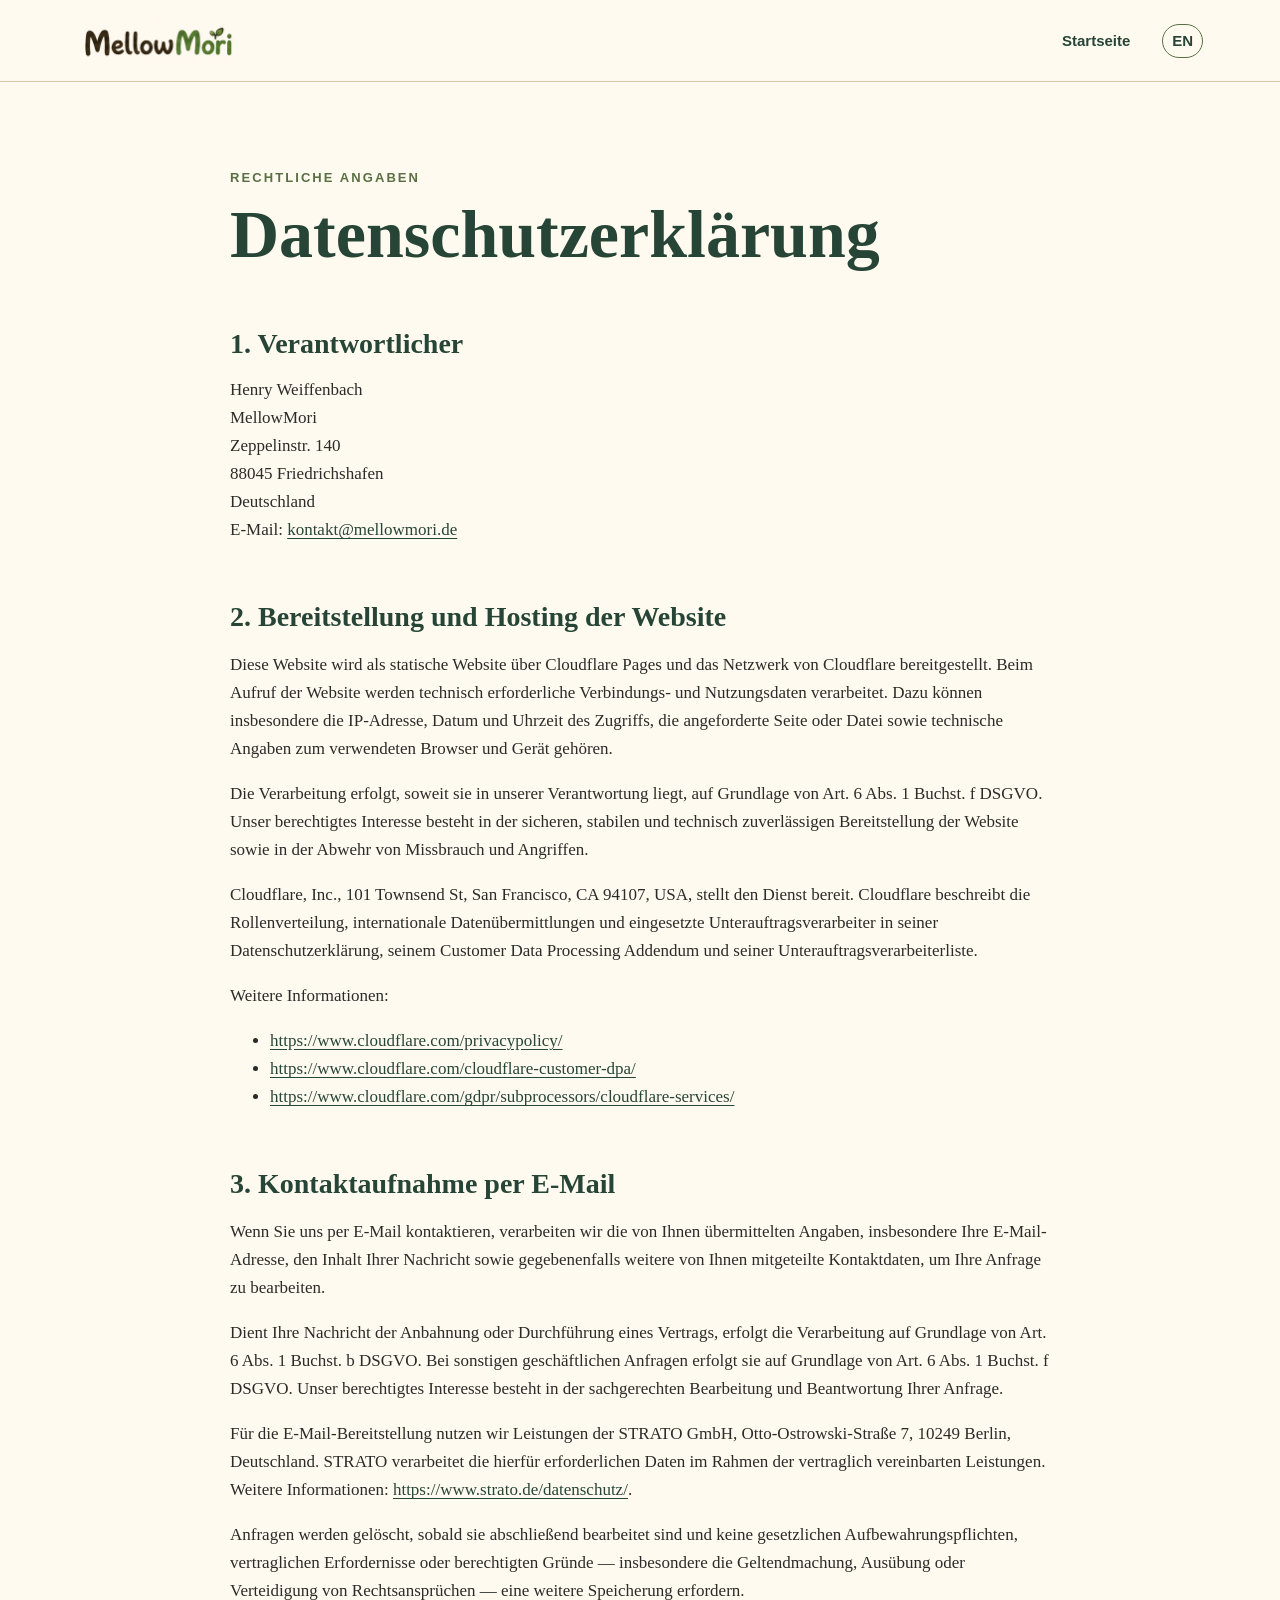
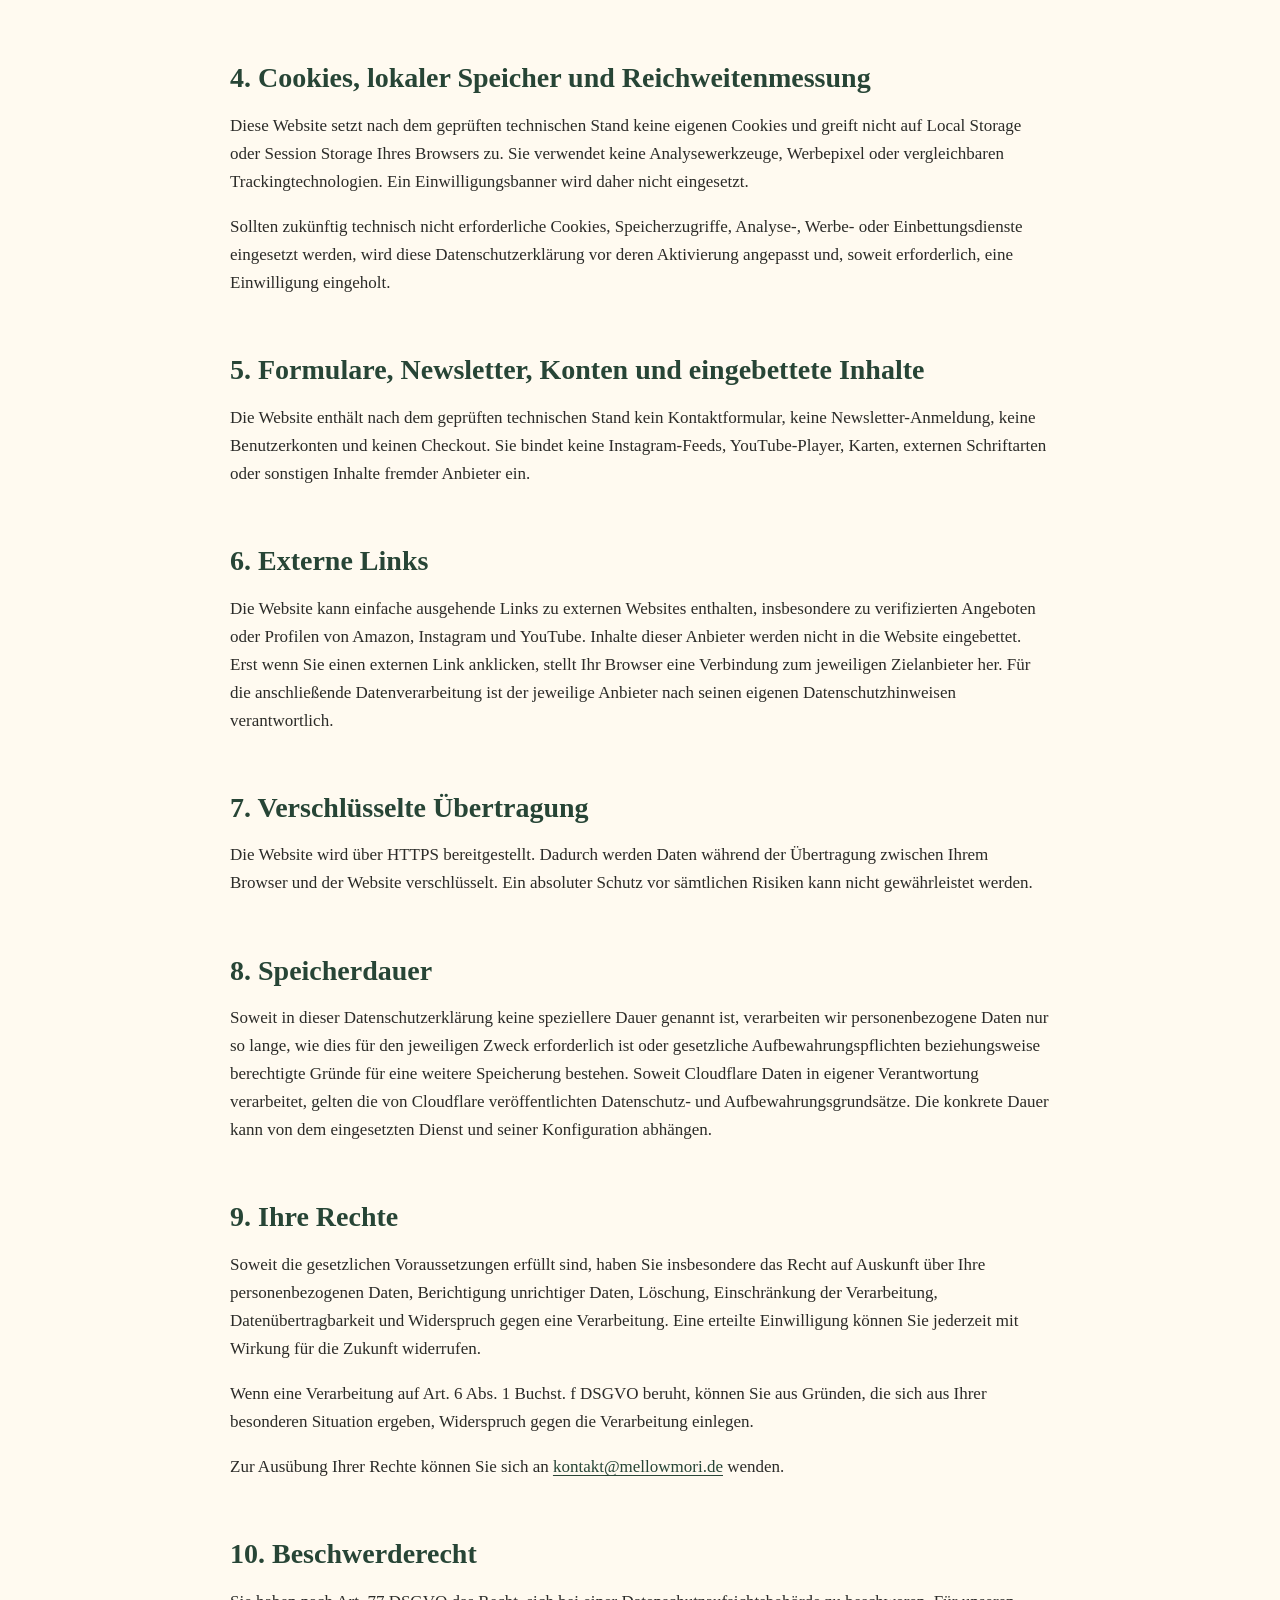
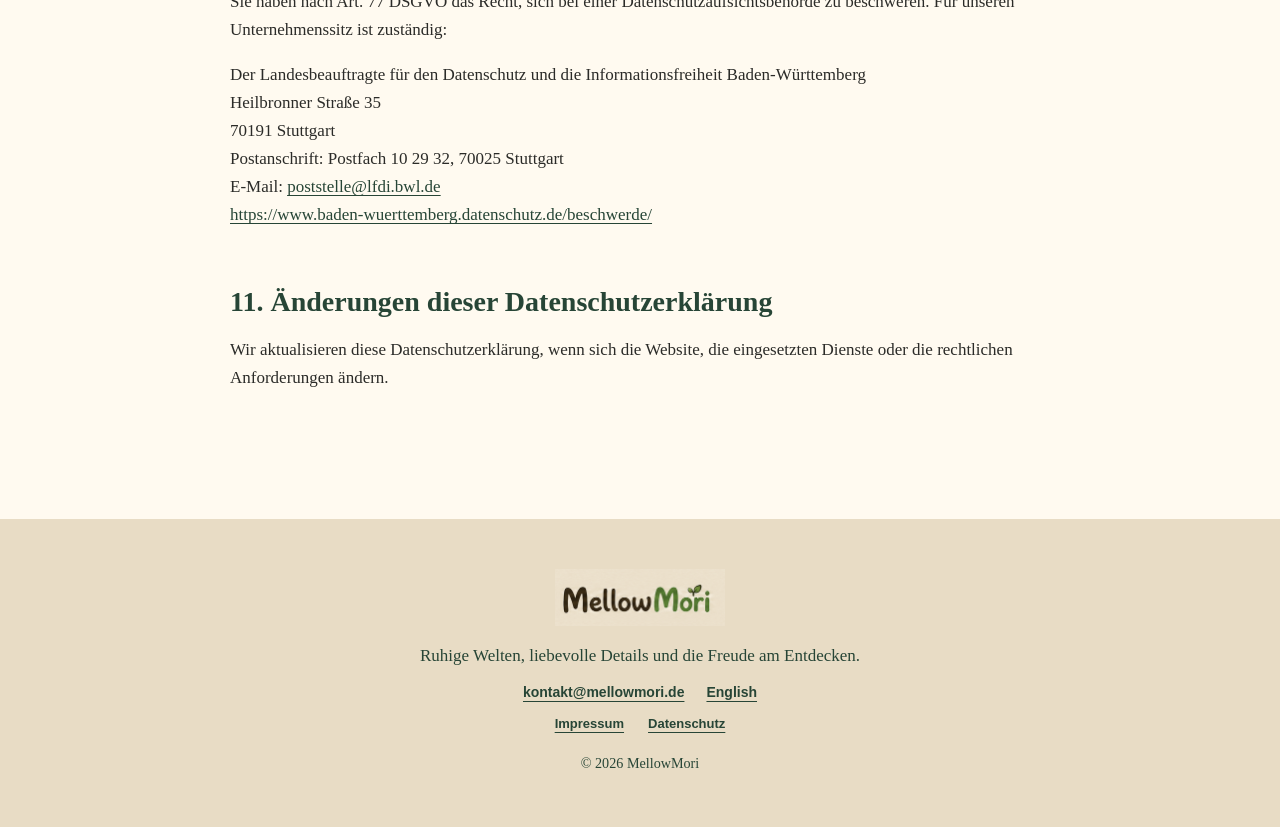
==== commit 436a7c06: "Focus MellowMori website on English books and Amazon" ====
--- a/datenschutz/index.html
+++ b/datenschutz/index.html
@@ -31,5 +31,5 @@
     <h2>10. Beschwerderecht</h2><p>Sie haben nach Art. 77 DSGVO das Recht, sich bei einer Datenschutzaufsichtsbehörde zu beschweren. Für unseren Unternehmenssitz ist zuständig:</p><address>Der Landesbeauftragte für den Datenschutz und die Informationsfreiheit Baden-Württemberg<br>Heilbronner Straße 35<br>70191 Stuttgart<br>Postanschrift: Postfach 10 29 32, 70025 Stuttgart<br>E-Mail: <a href="mailto:poststelle@lfdi.bwl.de">poststelle@lfdi.bwl.de</a><br><a href="https://www.baden-wuerttemberg.datenschutz.de/beschwerde/">https://www.baden-wuerttemberg.datenschutz.de/beschwerde/</a></address>
     <h2>11. Änderungen dieser Datenschutzerklärung</h2><p>Wir aktualisieren diese Datenschutzerklärung, wenn sich die Website, die eingesetzten Dienste oder die rechtlichen Anforderungen ändern.</p>
   </main>
-  <footer><img src="../assets/mellowmori-wordmark.png" width="342" height="115" alt="MellowMori"><p>Ruhige Welten, liebevolle Details und die Freude am Entdecken.</p><p class="footer-links"><a href="mailto:kontakt@mellowmori.de">kontakt@mellowmori.de</a><a href="https://www.instagram.com/mellowmori.world/" rel="me">Instagram</a><a href="../en/privacy/" lang="en" hreflang="en">English</a></p><div class="legal-slots"><a href="../impressum/">Impressum</a><a aria-current="page" href="./">Datenschutz</a></div><small>&copy; 2026 MellowMori</small></footer>
+  <footer><img src="../assets/mellowmori-wordmark.png" width="342" height="115" alt="MellowMori"><p>Ruhige Welten, liebevolle Details und die Freude am Entdecken.</p><p class="footer-links"><a href="mailto:kontakt@mellowmori.de">kontakt@mellowmori.de</a><a href="../en/privacy/" lang="en" hreflang="en">English</a></p><div class="legal-slots"><a href="../impressum/">Impressum</a><a aria-current="page" href="./">Datenschutz</a></div><small>&copy; 2026 MellowMori</small></footer>
 </body></html>
--- a/styles.css
+++ b/styles.css
@@ -140,6 +140,36 @@
 .human-input { margin:34px 0; padding:24px 26px; border:2px solid var(--gold); border-radius:18px; background:#fff7df; }
 .human-input strong { color:var(--forest); font:800 13px/1.2 Arial,sans-serif; letter-spacing:.1em; }
 .human-input p { margin:10px 0 0; }
+.link-hub-page { background:linear-gradient(180deg,#f5ead5 0,#fffaf0 26%,#fffaf0 100%); }
+.link-hub { width:min(760px,calc(100% - 40px)); min-height:70vh; margin:0 auto; padding:64px 0 92px; }
+.link-hub__intro { max-width:650px; margin:0 auto 42px; text-align:center; }
+.link-hub__intro .hub-wordmark { width:184px; margin:0 auto 18px; }
+.link-hub__intro h1 { margin:.18em 0 .35em; color:var(--forest); font-size:clamp(38px,7vw,62px); line-height:1.02; letter-spacing:-.025em; }
+.link-hub__intro>p:last-child { margin:0 auto; color:#4e514b; }
+.link-hub__group { margin-top:34px; }
+.link-hub__group-heading { margin:0 0 14px; color:var(--forest); font-size:clamp(25px,4vw,34px); line-height:1.12; text-align:center; }
+.hub-link, .hub-book-card { color:var(--ink); text-decoration:none; border:1px solid var(--line); background:#fffdf7; box-shadow:0 12px 32px rgba(39,69,54,.08); transition:transform .18s ease,box-shadow .18s ease,border-color .18s ease; }
+.hub-link:hover, .hub-book-card:hover { transform:translateY(-2px); border-color:#aa946c; box-shadow:0 16px 36px rgba(39,69,54,.13); }
+.hub-link { min-height:72px; display:flex; align-items:center; justify-content:space-between; gap:18px; padding:18px 22px; border-radius:18px; }
+.hub-link--primary { background:var(--forest); border-color:var(--forest); color:#fff; box-shadow:0 14px 34px rgba(39,69,54,.2); }
+.hub-link--primary:hover { border-color:#1d362a; background:#1d362a; }
+.hub-link__copy { min-width:0; }
+.hub-link__label { display:block; font:700 18px/1.2 Arial,sans-serif; }
+.hub-link__detail { display:block; margin-top:5px; color:#5d665f; font:500 13px/1.35 Arial,sans-serif; overflow-wrap:anywhere; }
+.hub-link--primary .hub-link__detail { color:#e7eadf; }
+.hub-link__arrow { flex:0 0 auto; color:currentColor; font:700 24px/1 Arial,sans-serif; }
+.hub-book-list { display:grid; gap:14px; }
+.hub-book-card { display:grid; grid-template-columns:74px minmax(0,1fr) auto; align-items:center; gap:18px; min-height:112px; padding:14px 18px 14px 14px; border-radius:20px; }
+.hub-book-card img { width:74px; aspect-ratio:647/844; object-fit:cover; border-radius:9px; box-shadow:0 7px 18px rgba(43,43,40,.18); }
+.hub-book-card__copy { min-width:0; }
+.hub-book-card__copy span { display:block; }
+.hub-book-card__edition { margin-bottom:4px; color:var(--moss); font:700 11px/1.2 Arial,sans-serif; letter-spacing:.12em; text-transform:uppercase; }
+.hub-book-card__title { color:var(--forest); font:700 22px/1.08 Georgia,serif; overflow-wrap:anywhere; }
+.hub-book-card__destination { margin-top:6px; color:#5d665f; font:600 13px/1.3 Arial,sans-serif; }
+.hub-social-list { display:grid; gap:14px; }
+.hub-social-list .hub-link { background:#fffaf0; }
+.hub-social-mark { flex:0 0 auto; width:38px; height:38px; display:grid; place-items:center; border-radius:50%; background:#e8dcc5; color:var(--forest); font:800 13px/1 Arial,sans-serif; }
+.link-hub__privacy { margin:24px auto 0; color:#686b65; font:500 12px/1.55 Arial,sans-serif; text-align:center; }
 @media(max-width:820px) {
   .site-header { align-items:flex-start; }
   .site-header nav { max-width:330px; }
@@ -188,6 +218,12 @@
   .line-card__wordmark { width:190px; }
   .line-card__content>p:not(.edition):not(.line-name) { max-width:92%; }
   .legal-shell { width:min(100% - 40px,820px); padding:60px 0 80px; }
+  .link-hub { width:min(100% - 28px,760px); padding:44px 0 72px; }
+  .link-hub__intro { margin-bottom:34px; }
+  .hub-book-card { grid-template-columns:64px minmax(0,1fr) auto; gap:13px; min-height:100px; padding:12px 14px 12px 12px; }
+  .hub-book-card img { width:64px; }
+  .hub-book-card__title { font-size:19px; }
+  .hub-book-card__destination { font-size:12px; }
 }
 @media(max-width:360px) {
   .books { padding-left:12px; padding-right:12px; }
@@ -195,3 +231,55 @@
   .inspiration-book { padding:10px; }
 }
 @media(prefers-reduced-motion:reduce) { html { scroll-behavior:auto; } *,*::before,*::after { animation-duration:.01ms!important; animation-iteration-count:1!important; transition-duration:.01ms!important; } }
+
+
+/* Private Little Worlds Wave 1 prelaunch candidate. */
+.little-worlds-collection {
+  background:linear-gradient(180deg,#fffaf0 0%,#f4ead8 48%,#fffaf0 100%);
+}
+.little-worlds-collection .section-heading h2,
+.little-worlds-card h3 {
+  font-family:"Trebuchet MS","Avenir Next Rounded","Arial Rounded MT Bold",Arial,sans-serif;
+  letter-spacing:-.025em;
+}
+.little-worlds-card {
+  border-color:#d8c49b;
+  background:#fffdf7;
+}
+.little-worlds-card figure img {
+  aspect-ratio:1/1;
+  object-fit:cover;
+  border-radius:14px;
+}
+.little-worlds-card .collection-card__status,
+.little-worlds-card .collection-card__cta--disabled {
+  width:100%;
+  justify-content:center;
+}
+.little-worlds-card .collection-card__cta--disabled {
+  margin-top:auto;
+  border-color:#b9b1a0;
+  color:#625f57;
+  background:#f1eee6;
+  cursor:not-allowed;
+  opacity:1;
+  text-decoration:none;
+}
+@media(max-width:560px) {
+  .little-worlds-collection { padding-left:20px; padding-right:20px; }
+  .little-worlds-card figure { width:min(100%,300px); }
+}
+
+/* S35 exact-source local candidate: retain the whole portrait inside the square gallery. */
+.preview-grid img.source-faithful-inspiration { aspect-ratio:1; object-fit:contain; background:#fff; }
+
+/* Little Worlds link-hub covers retain their full square format. */
+.hub-book-card--little-worlds img { aspect-ratio:1; object-fit:contain; }
+.hub-book-card--little-worlds .hub-book-card__title { font-family:"Trebuchet MS","Avenir Next Rounded","Arial Rounded MT Bold",Arial,sans-serif; }
+
+/* Current D1.3 Woodland front: preserve its full source geometry in both DE consumers. */
+.collection-card figure img[src$="waldverstecke-de-d1-3.jpg"],
+.hub-book-card img[src$="waldverstecke-de-d1-3.jpg"] { aspect-ratio:1020/1320; object-fit:contain; }
+
+/* D095: non-link upcoming cards share the established link-hub layout. */
+.hub-book-card:not(a){cursor:default;}
